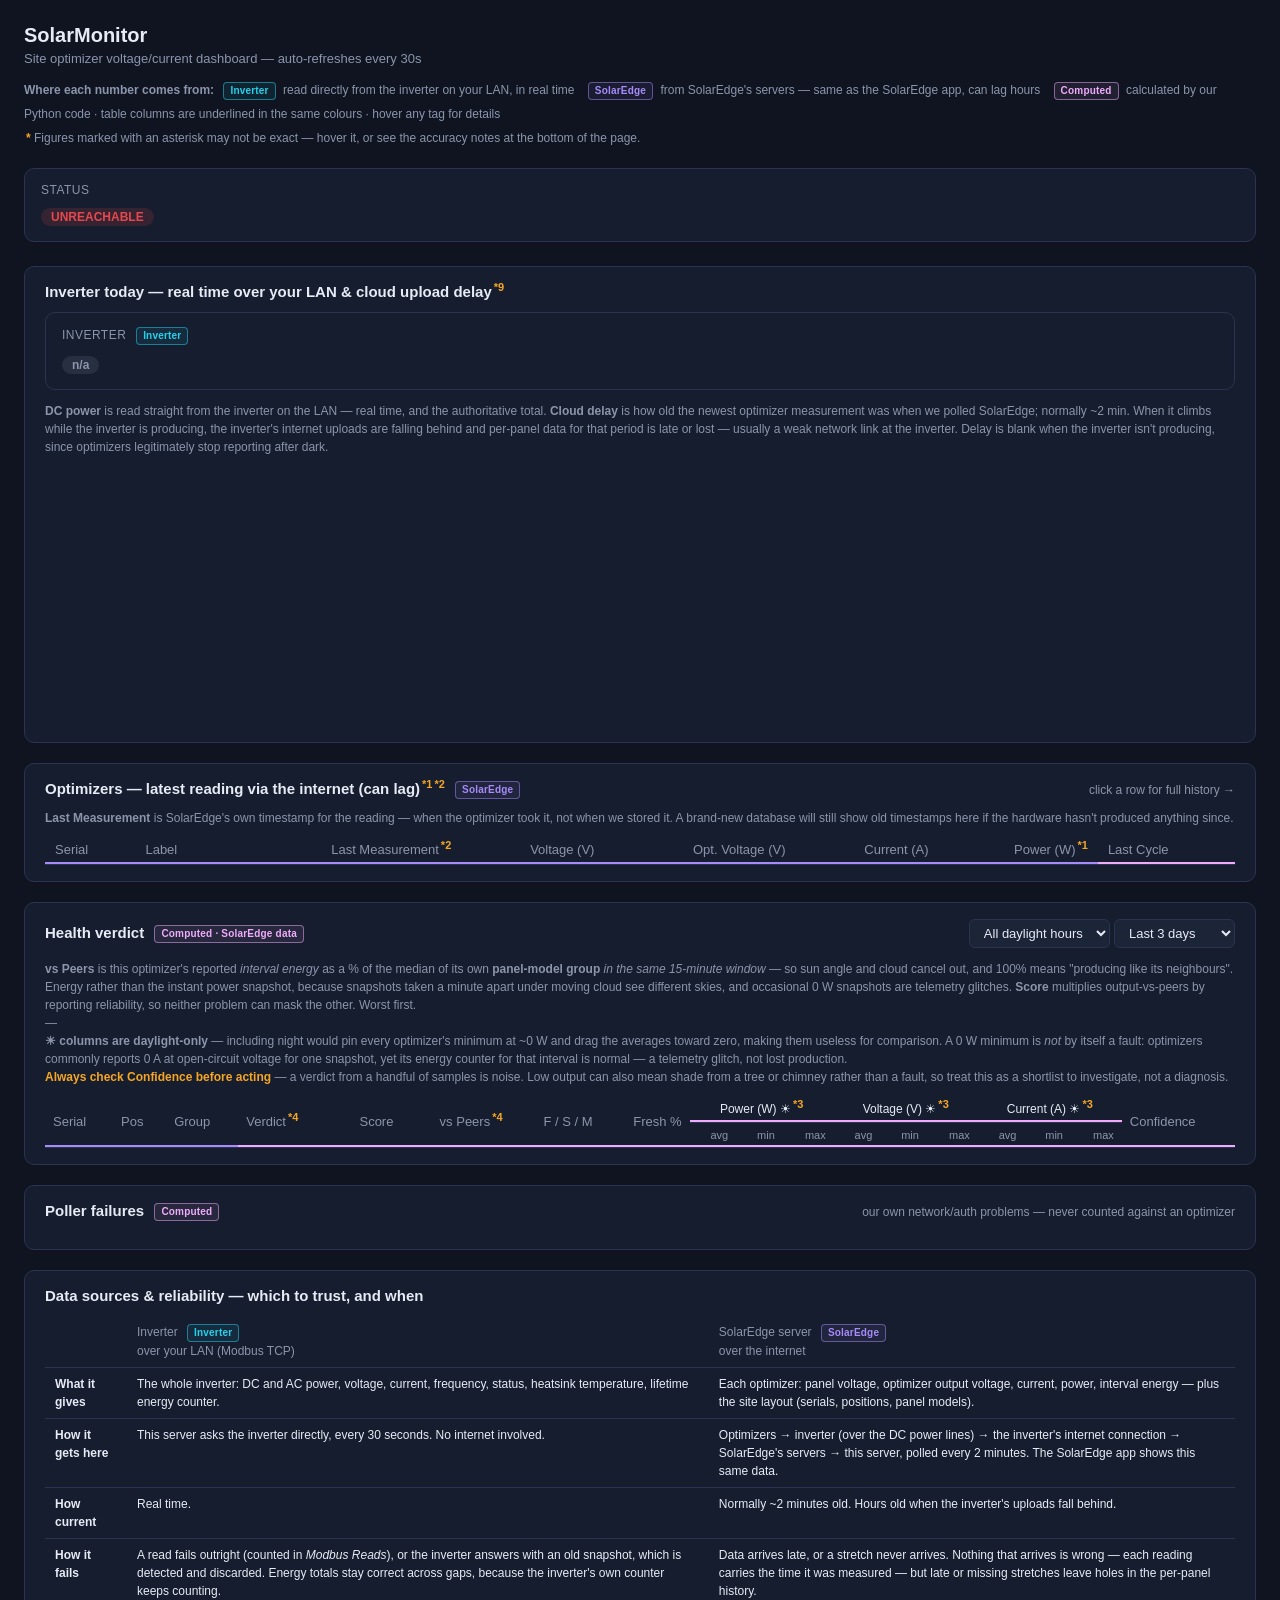
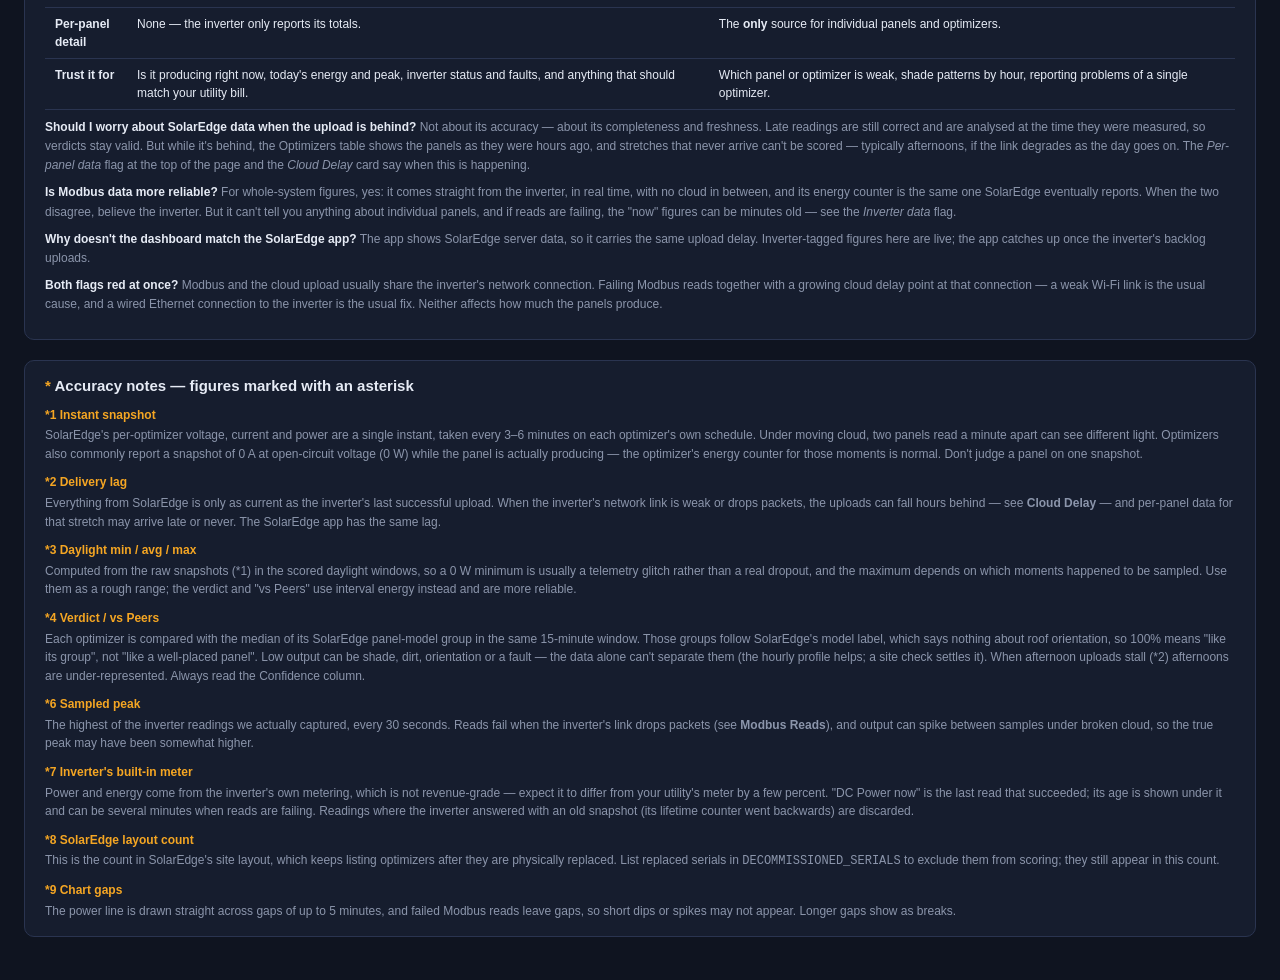
==== webapp/static/index.html @ 35e71713 "Initial open-source release of SolarMonitor Self-hosted per-panel diagnostics for SolarEdge systems:" ====
<!DOCTYPE html>
<html lang="en">
<head>
<meta charset="UTF-8">
<meta name="viewport" content="width=device-width, initial-scale=1.0">
<title>SolarMonitor</title>
<script src="chart.umd.min.js"></script>
<link rel="stylesheet" href="sources.css">
<script src="sources.js"></script>
<style>
  :root {
    --bg: #0f1420; --panel: #161d2e; --panel-2: #1c2438; --border: #2a3450;
    --text: #e6ebf5; --muted: #8b95ab; --accent: #4f8cff;
    --ok: #2ecc71; --warn: #f5a623; --bad: #e5484d;
  }
  * { box-sizing: border-box; }
  body {
    margin: 0; font-family: -apple-system, BlinkMacSystemFont, "Segoe UI", Roboto, Arial, sans-serif;
    background: var(--bg); color: var(--text); padding: 24px; max-width: 1400px; margin: 0 auto;
  }
  h1 { font-size: 20px; margin: 0 0 4px; }
  .subtitle { color: var(--muted); font-size: 13px; margin-bottom: 20px; }
  .cards { display: grid; grid-template-columns: repeat(auto-fit, minmax(160px, 1fr)); gap: 12px; margin-bottom: 24px; }
  .card { background: var(--panel); border: 1px solid var(--border); border-radius: 10px; padding: 14px 16px; }
  .card .label { color: var(--muted); font-size: 12px; text-transform: uppercase; letter-spacing: 0.04em; }
  .card .value { font-size: 22px; font-weight: 600; margin-top: 4px; }
  .card .sub { color: var(--muted); font-size: 11px; margin-top: 2px; }
  .badge { display: inline-block; padding: 2px 10px; border-radius: 999px; font-size: 12px; font-weight: 600; }
  .badge.ok { background: rgba(46,204,113,0.15); color: var(--ok); }
  .badge.warn { background: rgba(245,166,35,0.15); color: var(--warn); }
  .badge.bad { background: rgba(229,72,77,0.15); color: var(--bad); }
  .badge.muted { background: rgba(139,149,171,0.15); color: var(--muted); }
  section { background: var(--panel); border: 1px solid var(--border); border-radius: 10px; padding: 16px 20px; margin-bottom: 20px; }
  section h2 { font-size: 15px; margin: 0 0 12px; display: flex; align-items: center; justify-content: space-between; }
  table { width: 100%; border-collapse: collapse; font-size: 13px; }
  th, td { text-align: left; padding: 7px 10px; border-bottom: 1px solid var(--border); }
  th { color: var(--muted); font-weight: 500; cursor: pointer; user-select: none; white-space: nowrap; }
  th[data-key]:hover { color: var(--text); }
  th.grouphead {
    cursor: default; text-align: center; color: var(--text); font-size: 12px;
    border-bottom: 1px solid var(--border); padding-bottom: 3px;
  }
  th.sub { font-size: 11px; font-weight: 400; padding-top: 2px; }
  .scroll-x { overflow-x: auto; }
  #summaryTable td, #summaryTable th { padding: 6px 8px; }
  tr:hover td { background: var(--panel-2); }
  .num { text-align: right; font-variant-numeric: tabular-nums; }
  select { background: var(--panel-2); color: var(--text); border: 1px solid var(--border);
    border-radius: 6px; padding: 5px 10px; font-size: 13px; cursor: pointer; }
  .muted { color: var(--muted); }
  .errors-list { max-height: 240px; overflow-y: auto; font-size: 12px; }
  .errors-list div.row { padding: 6px 0; border-bottom: 1px solid var(--border); }
  .errors-list .ts { color: var(--muted); margin-right: 8px; }
  .empty { color: var(--muted); font-size: 13px; padding: 12px 0; }
</style>
</head>
<body>
  <h1>SolarMonitor</h1>
  <div class="subtitle">Site optimizer voltage/current dashboard — auto-refreshes every 30s</div>
  <div id="srcLegend"></div>
  <div id="dataHealth"></div>

  <div class="cards" id="statusCards"></div>

  <section>
    <h2>
      <span>Inverter today — real time over your LAN &amp; cloud upload delay<span data-acc="9"></span></span>
      <span class="muted" style="font-weight:400; font-size:12px;" id="invSampling"></span>
    </h2>
    <div class="cards" id="inverterCards" style="margin-bottom:12px;"></div>
    <div class="muted" style="font-size:12px; margin-bottom:10px; line-height:1.5;">
      <b>DC power</b> is read straight from the inverter on the LAN — real time, and the
      authoritative total. <b>Cloud delay</b> is how old the newest optimizer measurement was
      when we polled SolarEdge; normally ~2 min. When it climbs while the inverter is producing,
      the inverter's internet uploads are falling behind and per-panel data for that period is
      late or lost — usually a weak network link at the inverter. Delay is blank when the inverter isn't producing, since optimizers
      legitimately stop reporting after dark.
    </div>
    <div style="height:260px;"><canvas id="inverterChart"></canvas></div>
  </section>

  <section>
    <h2>
      <span>Optimizers — latest reading via the internet (can lag)<span data-acc="1"></span><span data-acc="2"></span> <span data-src="se"></span></span>
      <span class="muted" style="font-weight:400; font-size:12px;">click a row for full history →</span>
    </h2>
    <div id="seLagOptimizers"></div>
    <div class="muted" style="font-size:12px; margin-bottom:10px;">
      <span id="siteState"></span>
      <b>Last Measurement</b> is SolarEdge's own timestamp for the reading — when the
      optimizer took it, not when we stored it. A brand-new database will still show old
      timestamps here if the hardware hasn't produced anything since.
    </div>
    <table id="optimizersTable">
      <thead>
        <tr>
          <th data-key="serial" class="from-se">Serial</th>
          <th data-key="label" class="from-se">Label</th>
          <th data-key="last_seen_ago" class="num from-se">Last Measurement<span data-acc="2"></span></th>
          <th data-key="voltage" class="num from-se">Voltage (V)</th>
          <th data-key="optimizer_voltage" class="num from-se">Opt. Voltage (V)</th>
          <th data-key="current" class="num from-se">Current (A)</th>
          <th data-key="power" class="num from-se">Power (W)<span data-acc="1"></span></th>
          <th data-key="latest_status" class="from-calc">Last Cycle</th>
        </tr>
      </thead>
      <tbody></tbody>
    </table>
  </section>

  <section>
    <h2>
      <span>Health verdict <span data-src="calc" data-from="se"></span></span>
      <span>
        <select id="hourSelect" title="Restrict scoring to one hour of the day">
          <option value="">All daylight hours</option>
        </select>
        <select id="rangeSelect">
          <option value="24">Last 24 hours</option>
          <option value="72" selected>Last 3 days</option>
          <option value="168">Last 7 days</option>
          <option value="720">Last 30 days</option>
          <option value="87600">All time</option>
        </select>
      </span>
    </h2>
    <div id="seLagHealth"></div>
    <div class="muted" style="font-size:12px; margin-bottom:10px; line-height:1.5;">
      <b>vs Peers</b> is this optimizer's reported <i>interval energy</i> as a % of the median of
      its own <b>panel-model group</b> <i>in the same 15-minute window</i> — so sun angle and cloud
      cancel out, and 100% means "producing like its neighbours". Energy rather than the instant
      power snapshot, because snapshots taken a minute apart under moving cloud see different
      skies, and occasional 0 W snapshots are telemetry glitches.
      <b>Score</b> multiplies output-vs-peers by reporting reliability, so neither problem can
      mask the other. Worst first.
      <br>
      <span id="cycleFilterNote">—</span>
      <br>
      <b>☀ columns are daylight-only</b> — including night would pin every optimizer's
      minimum at ~0 W and drag the averages toward zero, making them useless for comparison.
      A 0 W minimum is <i>not</i> by itself a fault: optimizers commonly
      reports 0 A at open-circuit voltage for one snapshot, yet its energy counter for that
      interval is normal — a telemetry glitch, not lost production.
      <br>
      <b style="color:var(--warn)">Always check Confidence before acting</b> — a verdict from
      a handful of samples is noise. Low output can also mean shade from a tree or chimney
      rather than a fault, so treat this as a shortlist to investigate, not a diagnosis.
    </div>
    <div class="scroll-x">
    <table id="summaryTable">
      <thead>
        <tr>
          <th rowspan="2" data-key="serial" class="from-se">Serial</th>
          <th rowspan="2" data-key="label" class="from-se">Pos</th>
          <th rowspan="2" data-key="panel_model" class="from-se">Group</th>
          <th rowspan="2" data-key="health_score" class="from-calc">Verdict<span data-acc="4"></span></th>
          <th rowspan="2" data-key="health_score" class="num from-calc">Score</th>
          <th rowspan="2" data-key="perf_ratio_pct" class="num from-calc">vs Peers<span data-acc="4"></span></th>
          <th rowspan="2" data-key="reliability_pct" class="num from-calc">F / S / M</th>
          <th rowspan="2" data-key="reliability_pct" class="num from-calc">Fresh %</th>
          <th colspan="3" class="grouphead from-calc">Power (W) ☀<span data-acc="3"></span></th>
          <th colspan="3" class="grouphead from-calc">Voltage (V) ☀<span data-acc="3"></span></th>
          <th colspan="3" class="grouphead from-calc">Current (A) ☀<span data-acc="3"></span></th>
          <th rowspan="2" data-key="scored_samples" class="from-calc">Confidence</th>
        </tr>
        <tr>
          <th data-key="avg_power" class="num sub from-calc">avg</th>
          <th data-key="min_power" class="num sub from-calc">min</th>
          <th data-key="max_power" class="num sub from-calc">max</th>
          <th data-key="avg_voltage" class="num sub from-calc">avg</th>
          <th data-key="min_voltage" class="num sub from-calc">min</th>
          <th data-key="max_voltage" class="num sub from-calc">max</th>
          <th data-key="avg_current" class="num sub from-calc">avg</th>
          <th data-key="min_current" class="num sub from-calc">min</th>
          <th data-key="max_current" class="num sub from-calc">max</th>
        </tr>
      </thead>
      <tbody></tbody>
    </table>
    </div>
  </section>

  <section>
    <h2><span>Poller failures <span data-src="calc"></span></span> <span class="muted" style="font-weight:400;font-size:12px;">our own network/auth problems — never counted against an optimizer</span></h2>
    <div class="errors-list" id="errorsList"></div>
  </section>

  <section id="dataSources">
    <h2><span>Data sources &amp; reliability — which to trust, and when</span></h2>
    <div class="scroll-x">
    <table class="ds-table">
      <thead><tr>
        <th></th>
        <th>Inverter <span data-src="inv"></span><br><span class="muted" style="font-weight:400">over your LAN (Modbus TCP)</span></th>
        <th>SolarEdge server <span data-src="se"></span><br><span class="muted" style="font-weight:400">over the internet</span></th>
      </tr></thead>
      <tbody>
        <tr><td><b>What it gives</b></td>
          <td>The whole inverter: DC and AC power, voltage, current, frequency, status, heatsink
            temperature, lifetime energy counter.</td>
          <td>Each optimizer: panel voltage, optimizer output voltage, current, power, interval
            energy — plus the site layout (serials, positions, panel models).</td></tr>
        <tr><td><b>How it gets here</b></td>
          <td>This server asks the inverter directly, every 30 seconds. No internet involved.</td>
          <td>Optimizers → inverter (over the DC power lines) → the inverter's internet connection
            → SolarEdge's servers → this server, polled every 2 minutes. The SolarEdge app shows
            this same data.</td></tr>
        <tr><td><b>How current</b></td>
          <td>Real time.</td>
          <td>Normally ~2 minutes old. Hours old when the inverter's uploads fall behind.</td></tr>
        <tr><td><b>How it fails</b></td>
          <td>A read fails outright (counted in <i>Modbus Reads</i>), or the inverter answers with
            an old snapshot, which is detected and discarded. Energy totals stay correct across
            gaps, because the inverter's own counter keeps counting.</td>
          <td>Data arrives late, or a stretch never arrives. Nothing that arrives is wrong —
            each reading carries the time it was measured — but late or missing stretches leave
            holes in the per-panel history.</td></tr>
        <tr><td><b>Per-panel detail</b></td>
          <td>None — the inverter only reports its totals.</td>
          <td>The <b>only</b> source for individual panels and optimizers.</td></tr>
        <tr><td><b>Trust it for</b></td>
          <td>Is it producing right now, today's energy and peak, inverter status and faults,
            and anything that should match your utility bill.</td>
          <td>Which panel or optimizer is weak, shade patterns by hour, reporting problems of a
            single optimizer.</td></tr>
      </tbody>
    </table>
    </div>
    <div class="ds-faq">
      <p><b>Should I worry about SolarEdge data when the upload is behind?</b> Not about its
        accuracy — about its completeness and freshness. Late readings are still correct and are
        analysed at the time they were measured, so verdicts stay valid. But while it's behind,
        the Optimizers table shows the panels as they were hours ago, and stretches that never
        arrive can't be scored — typically afternoons, if the link degrades as the day goes on.
        The <i>Per-panel data</i> flag at the top of the page and the <i>Cloud Delay</i> card
        say when this is happening.</p>
      <p><b>Is Modbus data more reliable?</b> For whole-system figures, yes: it comes straight
        from the inverter, in real time, with no cloud in between, and its energy counter is the
        same one SolarEdge eventually reports. When the two disagree, believe the inverter. But
        it can't tell you anything about individual panels, and if reads are failing, the
        "now" figures can be minutes old — see the <i>Inverter data</i> flag.</p>
      <p><b>Why doesn't the dashboard match the SolarEdge app?</b> The app shows SolarEdge server
        data, so it carries the same upload delay. Inverter-tagged figures here are live; the app
        catches up once the inverter's backlog uploads.</p>
      <p><b>Both flags red at once?</b> Modbus and the cloud upload usually share the inverter's
        network connection. Failing Modbus reads together with a growing cloud delay point at
        that connection — a weak Wi-Fi link is the usual cause, and a wired Ethernet connection
        to the inverter is the usual fix. Neither affects how much the panels produce.</p>
    </div>
  </section>

  <div id="accKeyHolder"></div>

<script>
let sortState = {};
let pollInterval = 300;
let lastOptimizers = [];
let lastSummary = [];

function timeAgo(iso) {
  if (!iso) return null;
  const d = new Date(iso.endsWith("Z") ? iso : iso + "Z");
  const secs = Math.floor((Date.now() - d.getTime()) / 1000);
  if (secs < 60) return secs + "s ago";
  if (secs < 3600) return Math.floor(secs / 60) + "m ago";
  if (secs < 86400) return Math.floor(secs / 3600) + "h ago";
  return Math.floor(secs / 86400) + "d ago";
}

function secsAgo(iso) {
  if (!iso) return Infinity;
  const d = new Date(iso.endsWith("Z") ? iso : iso + "Z");
  return (Date.now() - d.getTime()) / 1000;
}

function fmt(n, digits = 2) {
  return (n === null || n === undefined) ? "—" : Number(n).toFixed(digits);
}

async function getJSON(url) {
  const r = await fetch(url);
  if (!r.ok) throw new Error(await r.text());
  return r.json();
}

const STATUS_CLASS = { FRESH: "ok", STALE: "warn", MISSING: "bad" };

async function loadStatus() {
  const cardsEl = document.getElementById("statusCards");
  try {
    const s = await getJSON("/api/status");
    pollInterval = s.poll_interval_seconds || 300;
    const lastAgo = secsAgo(s.last_successful_cycle_at);
    let pollerBadge;
    if (!s.last_successful_cycle_at) pollerBadge = `<span class="badge bad">NO DATA YET</span>`;
    else if (lastAgo < pollInterval * 3) pollerBadge = `<span class="badge ok">ACTIVE</span>`;
    else pollerBadge = `<span class="badge bad">STALE</span>`;

    const siteEl = document.getElementById("siteState");
    if (siteEl) {
      siteEl.innerHTML = s.last_cycle_fresh === 0
        ? `<span class="badge muted">SITE IDLE</span> No optimizer reported a new measurement
           last cycle — after dark that's expected, and the STALE badges below just mean
           "nothing new since our previous poll". `
        : `<span class="badge ok">SITE GENERATING</span> ${s.last_cycle_fresh} optimizer(s)
           reported new measurements last cycle. `;
    }

    let cyclesCard = `<div class="card"><div class="label">Poll Cycles (24h) ${src("calc")}</div><div class="value muted">n/a</div></div>`;
    let requestsCard = "";
    try {
      const c = await getJSON("/api/cycles?hours=24");
      const cls = c.completeness_pct >= 95 ? "ok" : (c.completeness_pct >= 70 ? "warn" : "bad");
      cyclesCard = `<div class="card">
        <div class="label">Poll Cycles (24h) ${src("calc")}</div>
        <div class="value"><span class="badge ${cls}">${c.ok_cycles}/${c.expected_cycles}</span></div>
        <div class="sub">${c.failed_cycles} failed on our side</div>
      </div>`;

      const rl = c.rate_limited_cycles;
      requestsCard = `<div class="card">
        <div class="label">SolarEdge Requests (24h) ${src("calc")}</div>
        <div class="value">${c.requests_made.toLocaleString()}</div>
        <div class="sub">1 per cycle · ~${c.requests_per_day_projected.toLocaleString()}/day
          at ${Math.round(c.poll_interval_seconds / 60)} min</div>
      </div>
      <div class="card">
        <div class="label">Rate Limited ${src("calc")}</div>
        <div class="value">${rl > 0
          ? `<span class="badge bad">${rl}</span>`
          : `<span class="badge ok">none</span>`}</div>
        <div class="sub">${rl > 0
          ? "SolarEdge is throttling — consider a longer interval"
          : "no throttling seen"}</div>
      </div>`;
    } catch (e) {}

    cardsEl.innerHTML = `
      <div class="card"><div class="label">Poller ${src("calc")}</div><div class="value">${pollerBadge}</div>
        <div class="sub">last OK ${timeAgo(s.last_successful_cycle_at) ?? "—"}</div></div>
      ${cyclesCard}
      ${requestsCard}
      <div class="card"><div class="label">Optimizers${acc(8)} ${src("se")}</div><div class="value">${s.total_optimizers}</div></div>
      <div class="card"><div class="label">Reading Records ${src("calc")}</div><div class="value">${s.total_readings.toLocaleString()}</div></div>
      <div class="card"><div class="label">Failures (1h) ${src("calc")}</div><div class="value">${s.failures_last_hour}</div></div>
      <div class="card"><div class="label">DB Size ${src("calc")}</div><div class="value">${(s.db_size_bytes/1024/1024).toFixed(1)} MB</div></div>
    `;
  } catch (e) {
    cardsEl.innerHTML = `<div class="card"><div class="label">Status</div><div class="value"><span class="badge bad">UNREACHABLE</span></div></div>`;
  }
}

function sortRows(rows, key, dir) {
  return [...rows].sort((a, b) => {
    let av = a[key], bv = b[key];
    if (av === null || av === undefined) av = -Infinity;
    if (bv === null || bv === undefined) bv = -Infinity;
    if (typeof av === "string" && typeof bv === "string") return dir * av.localeCompare(bv);
    return dir * (av - bv);
  });
}

function attachSort(tableId, getRows, render) {
  document.querySelectorAll(`#${tableId} th[data-key]`).forEach(th => {
    th.addEventListener("click", () => {
      const key = th.dataset.key;
      const cur = sortState[tableId];
      const dir = (cur && cur.key === key) ? -cur.dir : 1;
      sortState[tableId] = { key, dir };
      render(sortRows(getRows(), key, dir));
    });
  });
}

function openOptimizer(serial) {
  window.open(`optimizer.html?serial=${encodeURIComponent(serial)}`, "_blank");
}

async function loadOptimizers() {
  const rows = await getJSON("/api/optimizers");
  rows.forEach(r => { r.last_seen_ago = r.ts_utc ? -secsAgo(r.ts_utc) : -Infinity; });
  lastOptimizers = rows;
  renderOptimizers(rows);
}

function renderOptimizers(rows) {
  const tbody = document.querySelector("#optimizersTable tbody");
  if (!rows.length) {
    tbody.innerHTML = `<tr><td colspan="8" class="empty">No optimizers discovered yet.</td></tr>`;
    return;
  }
  tbody.innerHTML = rows.map(r => {
    const st = r.latest_status || "—";
    const cls = STATUS_CLASS[st] || "muted";
    return `<tr data-serial="${r.serial}" style="cursor:pointer">
      <td>${r.serial}</td>
      <td>${r.label ?? ""}</td>
      <td class="num">${timeAgo(r.ts_utc) ?? "never"}</td>
      <td class="num">${fmt(r.voltage)}</td>
      <td class="num">${fmt(r.optimizer_voltage)}</td>
      <td class="num">${fmt(r.current, 3)}</td>
      <td class="num">${fmt(r.power, 1)}</td>
      <td><span class="badge ${cls}">${st}</span></td>
    </tr>`;
  }).join("");
  tbody.querySelectorAll("tr[data-serial]").forEach(tr => {
    tr.addEventListener("click", () => openOptimizer(tr.dataset.serial));
  });
}

const VERDICT_CLASS = {
  "GOOD": "ok", "LIKELY GOOD": "ok", "WATCH": "warn",
  "SUSPECT": "bad", "BAD": "bad", "NO DATA": "bad",
};
const CONFIDENCE_CLASS = {
  "HIGH": "ok", "MEDIUM": "warn", "LOW": "muted", "INSUFFICIENT": "muted",
};

function hourLabel(h) {
  const suffix = h < 12 ? "am" : "pm";
  const h12 = h % 12 === 0 ? 12 : h % 12;
  return `${String(h).padStart(2, "0")}:00 (${h12}${suffix})`;
}

// Offer only hours the site actually has usable data in, so the dropdown
// can't invite an analysis of the middle of the night.
async function populateHours() {
  const sel = document.getElementById("hourSelect");
  try {
    const d = await getJSON("/api/hourly?hours=87600");
    const current = sel.value;
    sel.innerHTML = `<option value="">All daylight hours</option>` +
      d.hours_covered.map(h => `<option value="${h}">${hourLabel(h)}</option>`).join("");
    sel.value = current;
    sel.title = `Hours are ${d.timezone} (site local time)`;
  } catch (e) {}
}

async function loadSummary() {
  const hours = document.getElementById("rangeSelect").value;
  const hod = document.getElementById("hourSelect").value;
  const data = await getJSON(
    `/api/health?hours=${hours}` + (hod !== "" ? `&hour_of_day=${hod}` : ""));
  document.getElementById("cycleFilterNote").innerHTML =
    `Scored on <b>${data.scored_windows}</b> ${data.window_minutes}-minute window${data.scored_windows === 1 ? "" : "s"} of
     usable light. Skipped <b>${data.excluded_weak_light}</b> too dark or dim
     (below ${data.strong_light_fraction_pct}% of this range's bright level)` +
    (data.excluded_sparse
      ? ` and <b>${data.excluded_sparse}</b> where too few optimizers had reported to compare
          them fairly (usually a gap in SolarEdge's delivery).`
      : ".") +
    ` Hours and ordering use SolarEdge's measurement time, not our poll time —
      it backfills readings well after they were taken.` +
    (data.hour_of_day !== null && data.hour_of_day !== undefined
      ? ` <b style="color:var(--accent)">Showing ${hourLabel(data.hour_of_day)} ${data.timezone}
          only.</b> A single hour cannot tell shade from a fault — open an optimizer to see
          its by-hour profile.`
      : "");
  lastSummary = data.optimizers;
  renderSummary(data.optimizers);
}

function posOf(label) {
  // "Optimizer 1.0.13 (REC 365)" -> "1.0.13"; the panel model is on the
  // detail page, and the full label costs too much width here.
  const m = (label || "").match(/([\d]+(?:\.[\d]+)+)/);
  return m ? m[1] : (label ?? "");
}

function pctBadge(pct, goodAt, warnAt) {
  if (pct === null || pct === undefined) return `<span class="badge muted">—</span>`;
  const cls = pct >= goodAt ? "ok" : (pct >= warnAt ? "warn" : "bad");
  return `<span class="badge ${cls}">${pct}%</span>`;
}

function renderSummary(rows) {
  const tbody = document.querySelector("#summaryTable tbody");
  if (!rows.length) {
    tbody.innerHTML = `<tr><td colspan="18" class="empty">No data in this range yet.</td></tr>`;
    return;
  }
  tbody.innerHTML = rows.map(r => {
    const vCls = VERDICT_CLASS[r.verdict] || "muted";
    const cCls = CONFIDENCE_CLASS[r.confidence] || "muted";
    return `<tr data-serial="${r.serial}" style="cursor:pointer">
      <td>${r.serial}</td>
      <td>${posOf(r.label)}</td>
      <td class="muted">${r.panel_model ?? "—"}</td>
      <td><span class="badge ${vCls}">${r.verdict}</span></td>
      <td class="num">${r.health_score}</td>
      <td class="num">${pctBadge(r.perf_ratio_pct, 85, 60)}</td>
      <td class="num muted">${r.fresh_count} / ${r.stale_count} / ${r.missing_count}</td>
      <td class="num">${pctBadge(r.reliability_pct, 90, 50)}</td>
      <td class="num">${fmt(r.avg_power, 1)}</td>
      <td class="num">${fmt(r.min_power, 1)}</td>
      <td class="num">${fmt(r.max_power, 1)}</td>
      <td class="num">${fmt(r.avg_voltage, 2)}</td>
      <td class="num">${fmt(r.min_voltage, 2)}</td>
      <td class="num">${fmt(r.max_voltage, 2)}</td>
      <td class="num">${fmt(r.avg_current, 3)}</td>
      <td class="num">${fmt(r.min_current, 3)}</td>
      <td class="num">${fmt(r.max_current, 3)}</td>
      <td><span class="badge ${cCls}">${r.confidence}</span>
          <span class="muted" style="font-size:11px">${r.scored_samples}</span></td>
    </tr>`;
  }).join("");
  tbody.querySelectorAll("tr[data-serial]").forEach(tr => {
    tr.addEventListener("click", () => openOptimizer(tr.dataset.serial));
  });
}

async function loadErrors() {
  const rows = await getJSON("/api/errors?limit=30");
  const el = document.getElementById("errorsList");
  if (!rows.length) {
    el.innerHTML = `<div class="empty">No poller failures recorded.</div>`;
    return;
  }
  el.innerHTML = rows.map(r => `<div class="row">
    <span class="ts">${r.started_at}</span>
    <span class="badge bad">${r.status}</span>
    <span style="margin-left:8px">${r.error_message ?? ""}</span>
  </div>`).join("");
}

let inverterChart = null;

async function loadInverter() {
  const cardsEl = document.getElementById("inverterCards");
  let d;
  try {
    d = await getJSON("/api/inverter");
  } catch (e) {
    cardsEl.innerHTML = `<div class="card"><div class="label">Inverter ${src("inv")}</div><div class="value"><span class="badge muted">n/a</span></div></div>`;
    return;
  }
  document.getElementById("dataHealth").innerHTML = healthStrip(d);
  const lag = seLagBanner(d);
  document.getElementById("seLagOptimizers").innerHTML = lag;
  document.getElementById("seLagHealth").innerHTML = lag;

  const tz = d.timezone;
  const clock = iso => new Date(iso).toLocaleTimeString([], { timeZone: tz, hour: "2-digit", minute: "2-digit" });
  const L = d.latest;
  document.getElementById("invSampling").textContent =
    `sampled every ${d.modbus_interval_seconds}s`;

  const statusCls = !L ? "muted" : (L.status === 4 ? "ok" : ([5, 7].includes(L.status) ? "bad" : "muted"));
  const reads = d.reads_last_hour, fails = d.failures_last_hour;
  const total = reads + fails;
  const okPct = total ? Math.round(100 * reads / total) : null;
  const okCls = okPct === null ? "muted" : (okPct >= 95 ? "ok" : (okPct >= 70 ? "warn" : "bad"));
  const delay = d.cloud_delay_minutes;
  const delayBadge = delay === null
    ? `<span class="badge muted">n/a</span>`
    : `<span class="badge ${d.cloud_backlogged ? "bad" : "ok"}">${delay < 60 ? Math.round(delay) + " min" : (delay / 60).toFixed(1) + " h"}</span>`;

  cardsEl.innerHTML = `
    <div class="card"><div class="label">DC Power now${acc(7)} ${src("inv")}</div>
      <div class="value">${L ? Math.round(L.dc_power).toLocaleString() + " W" : "—"}</div>
      <div class="sub">${L ? `AC ${Math.round(L.ac_power)} W · ${fmt(L.ac_voltage, 1)} V · ${timeAgo(L.fetched_at)}` : ""}</div></div>
    <div class="card"><div class="label">Inverter Status ${src("inv")}</div>
      <div class="value"><span class="badge ${statusCls}">${d.latest_status_name ?? "—"}</span></div>
      <div class="sub">${L ? `heatsink ${fmt(L.temperature, 1)} °C` : ""}</div></div>
    <div class="card"><div class="label">Today's Peak${acc(6)} ${src("calc", "inv")}</div>
      <div class="value">${d.today_peak_dc_w ? Math.round(d.today_peak_dc_w).toLocaleString() + " W" : "—"}</div>
      <div class="sub">${d.today_peak_at ? "at " + clock(d.today_peak_at) : ""}${d.array_nameplate_w ? ` · ${d.array_nameplate_w.toLocaleString()} W nameplate` : ""}</div></div>
    <div class="card"><div class="label">Energy Today${acc(7)} ${src("calc", "inv")}</div>
      <div class="value">${d.today_energy_wh !== null ? (d.today_energy_wh / 1000).toFixed(2) + " kWh" : "—"}</div>
      <div class="sub">today's rise in the inverter's lifetime counter (AC)</div></div>
    <div class="card"><div class="label">Modbus Reads (1h) ${src("calc")}</div>
      <div class="value"><span class="badge ${okCls}">${okPct === null ? "none" : okPct + "%"}</span></div>
      <div class="sub">${reads} ok · ${fails} failed after retry</div></div>
    <div class="card"><div class="label">Cloud Delay ${src("calc", "se")}</div>
      <div class="value">${delayBadge}</div>
      <div class="sub">${d.cloud_backlogged
        ? "SolarEdge is receiving uploads late — per-panel data is lagging"
        : (delay === null ? "inverter not producing, or no recent inverter read to confirm it" : "normal is ~2 min")}</div></div>
  `;

  const pts = (rows, key) => rows.map(r => ({ x: new Date(r.at).getTime(), y: r[key] }));
  // Start an hour before production so the night doesn't take half the width.
  const firstLight = d.series.find(r => (r.dc || 0) > 0);
  const xMin = firstLight ? new Date(firstLight.at).getTime() - 3600e3 : undefined;
  const data = {
    datasets: [
      { label: "DC power (W) — Inverter", data: pts(d.series, "dc"), borderColor: "#4f8cff", yAxisID: "y", pointRadius: 0, borderWidth: 1.5, spanGaps: 5 * 60 * 1000 },
      { label: "Cloud delay (min) — Computed from SolarEdge timestamps", data: pts(d.delay_series, "minutes"), borderColor: "#f5a623", yAxisID: "y1", pointRadius: 0, borderWidth: 1.5, spanGaps: false },
    ],
  };
  const options = {
    responsive: true, maintainAspectRatio: false, animation: false, parsing: false,
    interaction: { mode: "nearest", axis: "x", intersect: false },
    scales: {
      x: { type: "linear", min: xMin, max: Date.now(), ticks: { color: "#8b95ab", maxTicksLimit: 12, callback: v => clock(v) }, grid: { color: "#2a3450" } },
      y: { position: "left", beginAtZero: true, title: { display: true, text: "DC power (W)", color: "#8b95ab" }, ticks: { color: "#8b95ab" }, grid: { color: "#2a3450" } },
      y1: { position: "right", beginAtZero: true, title: { display: true, text: "Cloud delay (min)", color: "#8b95ab" }, ticks: { color: "#8b95ab" }, grid: { drawOnChartArea: false } },
    },
    plugins: {
      legend: { labels: { color: "#e6ebf5" } },
      tooltip: { callbacks: { title: items => items.length ? clock(items[0].parsed.x) : "" } },
    },
  };
  if (inverterChart) {
    inverterChart.data = data;
    inverterChart.options.scales.x.min = xMin;
    inverterChart.options.scales.x.max = Date.now();
    inverterChart.update("none");
  } else {
    inverterChart = new Chart(document.getElementById("inverterChart"), { type: "line", data, options });
  }
}

async function refreshAll() {
  await Promise.allSettled([loadStatus(), loadInverter(), loadOptimizers(), loadSummary(), loadErrors()]);
}

document.getElementById("rangeSelect").addEventListener("change", loadSummary);
document.getElementById("hourSelect").addEventListener("change", loadSummary);
populateHours();
attachSort("optimizersTable", () => lastOptimizers, renderOptimizers);
attachSort("summaryTable", () => lastSummary, renderSummary);

document.getElementById("srcLegend").innerHTML = srcLegend();
document.getElementById("accKeyHolder").innerHTML = accKey([1, 2, 3, 4, 6, 7, 8, 9]);
fillMarkers();

refreshAll();
setInterval(refreshAll, 30000);
</script>
</body>
</html>
---- webapp/static/sources.css ----
/* Data-source tags — see sources.js. */
.src {
  display: inline-block; margin-left: 6px; padding: 0 6px; border-radius: 4px;
  font-size: 10px; font-weight: 600; letter-spacing: 0.02em; line-height: 16px;
  text-transform: none; vertical-align: middle; border: 1px solid; white-space: nowrap;
  cursor: help;
}
.src.inv  { color: #22d3ee; border-color: rgba(34,211,238,0.5);  background: rgba(34,211,238,0.08); }
.src.se   { color: #a78bfa; border-color: rgba(167,139,250,0.5); background: rgba(167,139,250,0.08); }
.src.calc { color: #f0abfc; border-color: rgba(240,171,252,0.5); background: rgba(240,171,252,0.08); }
/* Compact marker for table headers: a coloured bar under the column name. */
th.from-inv  { box-shadow: inset 0 -2px 0 #22d3ee; }
th.from-se   { box-shadow: inset 0 -2px 0 #a78bfa; }
th.from-calc { box-shadow: inset 0 -2px 0 #f0abfc; }
.src-legend {
  font-size: 12px; color: var(--muted); margin: -8px 0 18px; line-height: 2;
}
.src-legend .src { margin: 0 4px 0 10px; }
.src-legend .src:first-of-type { margin-left: 6px; }

/* Accuracy markers — see ACCURACY in sources.js. */
.acc {
  color: var(--warn); font-weight: 700; font-size: 11px; vertical-align: super;
  line-height: 0; margin-left: 2px; cursor: help; text-transform: none; letter-spacing: 0;
}
.acc-key h2 .acc-star { color: var(--warn); }
.acc-key dl { margin: 0; font-size: 12px; line-height: 1.55; }
.acc-key dt { color: var(--warn); font-weight: 600; margin-top: 10px; }
.acc-key dt:first-child { margin-top: 0; }
.acc-key dd { margin: 2px 0 0 0; color: var(--muted); }

/* Live data-health strip and lag banners — see assessHealth() in sources.js. */
.health-strip {
  display: grid; grid-template-columns: 1fr 1fr; gap: 10px 16px; align-items: start;
  background: var(--panel); border: 1px solid var(--border); border-radius: 10px;
  padding: 12px 16px; margin: 0 0 20px;
}
.health-item { font-size: 12px; line-height: 1.5; }
.health-head { font-weight: 600; margin-bottom: 4px; }
.health-head .src { margin-left: 4px; }
.health-text { color: var(--muted); margin-left: 6px; }
.health-link { grid-column: 1 / -1; font-size: 12px; color: var(--accent); text-decoration: none; }
@media (max-width: 700px) { .health-strip { grid-template-columns: 1fr; } }
.lag-banner {
  font-size: 12px; line-height: 1.5; padding: 8px 12px; border-radius: 8px; margin: 0 0 10px;
  border: 1px solid;
}
.lag-banner.bad  { color: #fca5a5; border-color: rgba(229,72,77,0.5);  background: rgba(229,72,77,0.08); }
.lag-banner.warn { color: #fcd34d; border-color: rgba(245,166,35,0.5); background: rgba(245,166,35,0.08); }
.ds-table td, .ds-table th { vertical-align: top; font-size: 12px; line-height: 1.5; }
.ds-table th { cursor: default; }
.ds-faq { font-size: 12px; line-height: 1.6; color: var(--muted); }
.ds-faq b { color: var(--text); }
.ds-faq p { margin: 8px 0; }
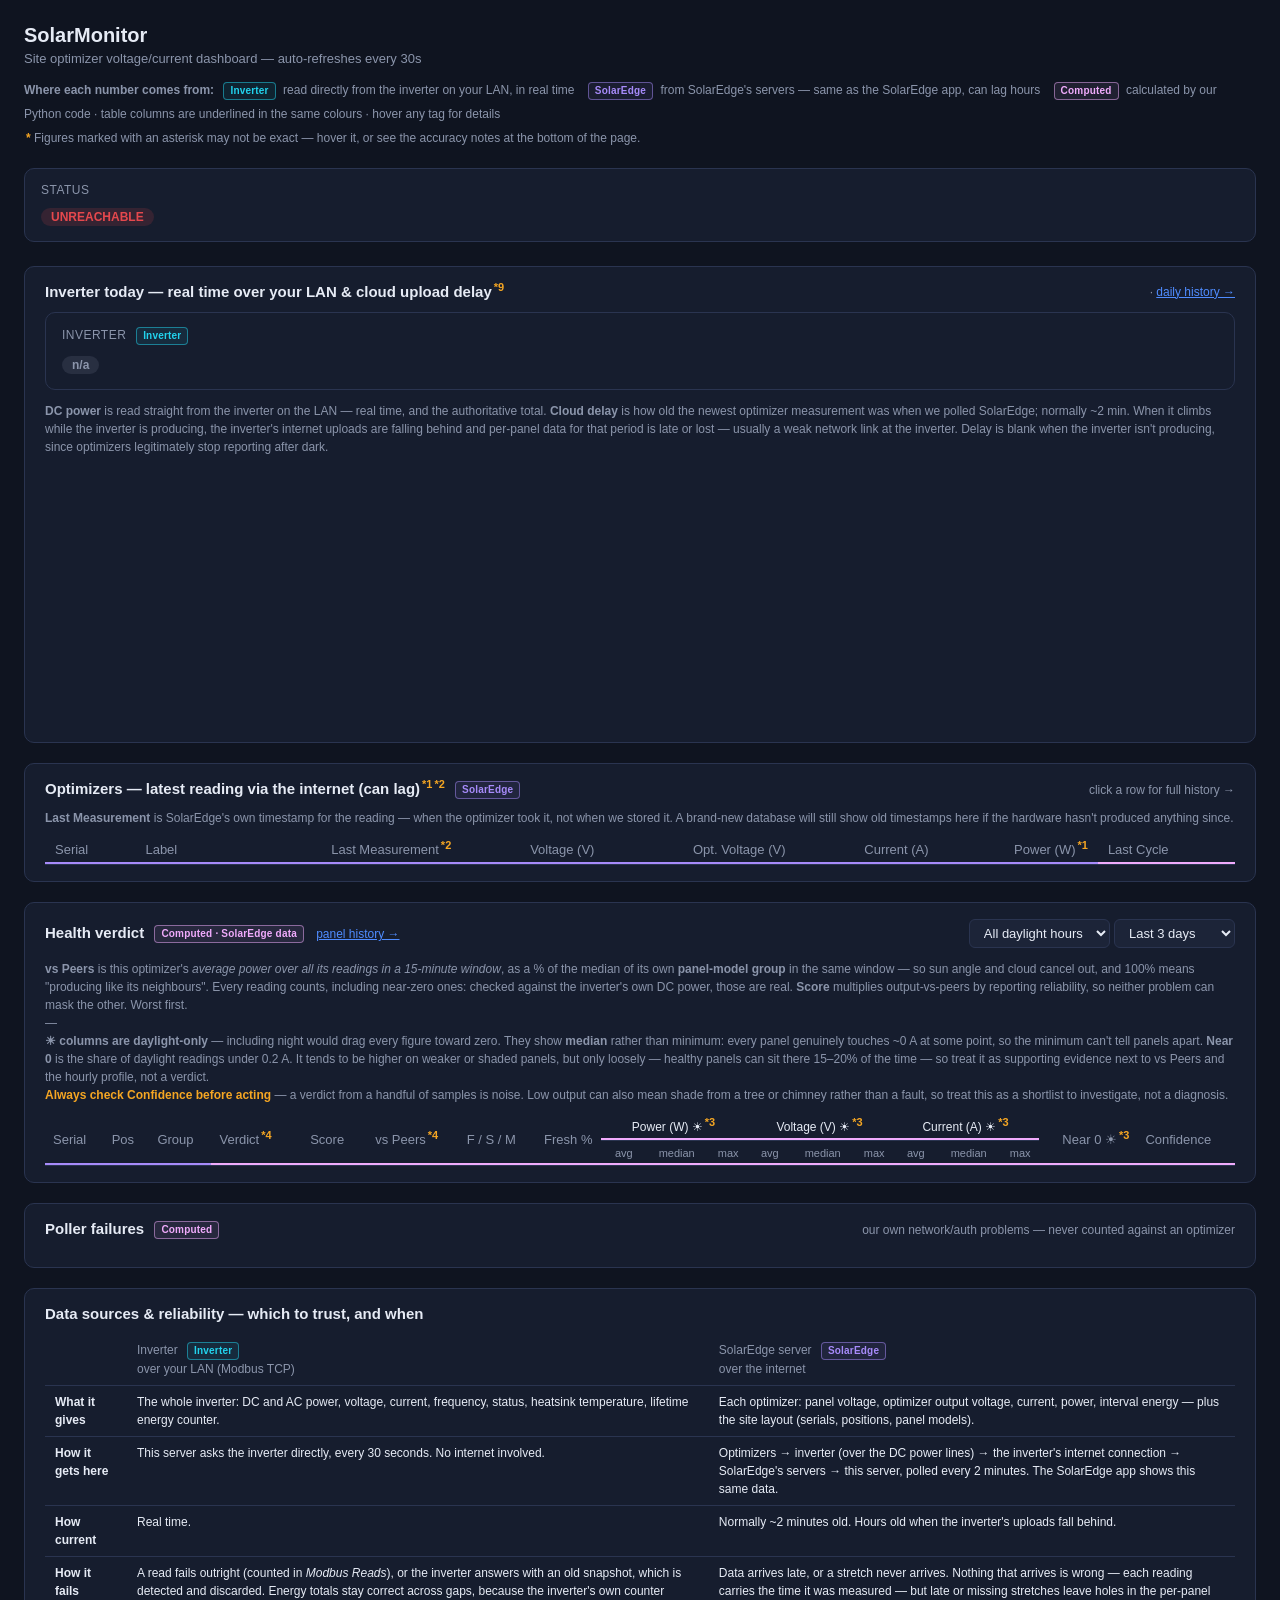
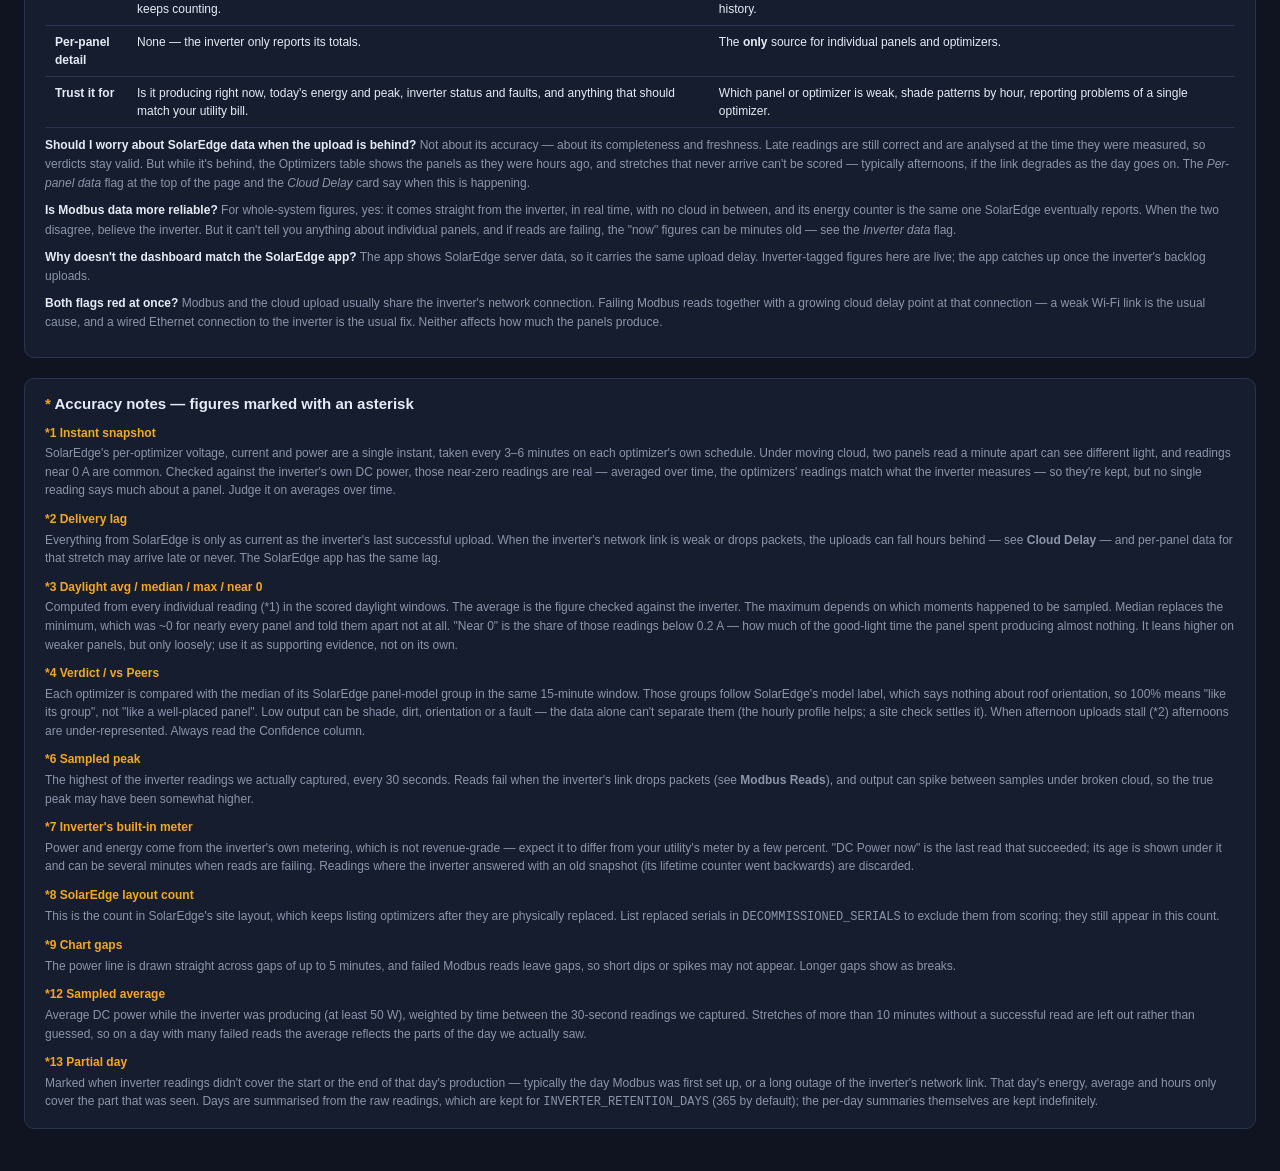
==== commit a3451f9e: "Add 365-day inverter and per-panel history; score on window-average power Inverter history - Avg DC " ====
--- a/webapp/static/index.html
+++ b/webapp/static/index.html
@@ -52,6 +52,11 @@
   .errors-list div.row { padding: 6px 0; border-bottom: 1px solid var(--border); }
   .errors-list .ts { color: var(--muted); margin-right: 8px; }
   .empty { color: var(--muted); font-size: 13px; padding: 12px 0; }
+  a.card-link { color: inherit; text-decoration: none; display: block; position: relative; transition: border-color .15s; }
+  a.card-link:hover { border-color: var(--accent); }
+  .card-hint { position: absolute; right: 12px; bottom: 8px; font-size: 10px; color: var(--muted); opacity: 0; transition: opacity .15s; }
+  a.card-link:hover .card-hint { opacity: 1; }
+  @media (hover: none) { .card-hint { opacity: .7; } }
 </style>
 </head>
 <body>
@@ -65,7 +70,7 @@
   <section>
     <h2>
       <span>Inverter today — real time over your LAN &amp; cloud upload delay<span data-acc="9"></span></span>
-      <span class="muted" style="font-weight:400; font-size:12px;" id="invSampling"></span>
+      <span class="muted" style="font-weight:400; font-size:12px;"><span id="invSampling"></span> · <a href="inverter.html" style="color:var(--accent)">daily history →</a></span>
     </h2>
     <div class="cards" id="inverterCards" style="margin-bottom:12px;"></div>
     <div class="muted" style="font-size:12px; margin-bottom:10px; line-height:1.5;">
@@ -110,7 +115,8 @@
 
   <section>
     <h2>
-      <span>Health verdict <span data-src="calc" data-from="se"></span></span>
+      <span>Health verdict <span data-src="calc" data-from="se"></span>
+        <a href="panels.html" style="font-weight:400; font-size:12px; color:var(--accent); margin-left:8px">panel history →</a></span>
       <span>
         <select id="hourSelect" title="Restrict scoring to one hour of the day">
           <option value="">All daylight hours</option>
@@ -126,21 +132,21 @@
     </h2>
     <div id="seLagHealth"></div>
     <div class="muted" style="font-size:12px; margin-bottom:10px; line-height:1.5;">
-      <b>vs Peers</b> is this optimizer's reported <i>interval energy</i> as a % of the median of
-      its own <b>panel-model group</b> <i>in the same 15-minute window</i> — so sun angle and cloud
-      cancel out, and 100% means "producing like its neighbours". Energy rather than the instant
-      power snapshot, because snapshots taken a minute apart under moving cloud see different
-      skies, and occasional 0 W snapshots are telemetry glitches.
+      <b>vs Peers</b> is this optimizer's <i>average power over all its readings in a 15-minute
+      window</i>, as a % of the median of its own <b>panel-model group</b> in the same window — so
+      sun angle and cloud cancel out, and 100% means "producing like its neighbours". Every reading
+      counts, including near-zero ones: checked against the inverter's own DC power, those are real.
       <b>Score</b> multiplies output-vs-peers by reporting reliability, so neither problem can
       mask the other. Worst first.
       <br>
       <span id="cycleFilterNote">—</span>
       <br>
-      <b>☀ columns are daylight-only</b> — including night would pin every optimizer's
-      minimum at ~0 W and drag the averages toward zero, making them useless for comparison.
-      A 0 W minimum is <i>not</i> by itself a fault: optimizers commonly
-      reports 0 A at open-circuit voltage for one snapshot, yet its energy counter for that
-      interval is normal — a telemetry glitch, not lost production.
+      <b>☀ columns are daylight-only</b> — including night would drag every figure toward zero.
+      They show <b>median</b> rather than minimum: every panel genuinely touches ~0 A at some
+      point, so the minimum can't tell panels apart. <b>Near 0</b> is the share of daylight
+      readings under 0.2 A. It tends to be higher on weaker or shaded panels, but only loosely —
+      healthy panels can sit there 15–20% of the time — so treat it as supporting evidence next to
+      vs Peers and the hourly profile, not a verdict.
       <br>
       <b style="color:var(--warn)">Always check Confidence before acting</b> — a verdict from
       a handful of samples is noise. Low output can also mean shade from a tree or chimney
@@ -161,17 +167,18 @@
           <th colspan="3" class="grouphead from-calc">Power (W) ☀<span data-acc="3"></span></th>
           <th colspan="3" class="grouphead from-calc">Voltage (V) ☀<span data-acc="3"></span></th>
           <th colspan="3" class="grouphead from-calc">Current (A) ☀<span data-acc="3"></span></th>
+          <th rowspan="2" data-key="near_zero_pct" class="num from-calc" title="Share of daylight readings below 0.2 A">Near 0 ☀<span data-acc="3"></span></th>
           <th rowspan="2" data-key="scored_samples" class="from-calc">Confidence</th>
         </tr>
         <tr>
           <th data-key="avg_power" class="num sub from-calc">avg</th>
-          <th data-key="min_power" class="num sub from-calc">min</th>
+          <th data-key="median_power" class="num sub from-calc">median</th>
           <th data-key="max_power" class="num sub from-calc">max</th>
           <th data-key="avg_voltage" class="num sub from-calc">avg</th>
-          <th data-key="min_voltage" class="num sub from-calc">min</th>
+          <th data-key="median_voltage" class="num sub from-calc">median</th>
           <th data-key="max_voltage" class="num sub from-calc">max</th>
           <th data-key="avg_current" class="num sub from-calc">avg</th>
-          <th data-key="min_current" class="num sub from-calc">min</th>
+          <th data-key="median_current" class="num sub from-calc">median</th>
           <th data-key="max_current" class="num sub from-calc">max</th>
         </tr>
       </thead>
@@ -473,6 +480,13 @@
   return `<span class="badge ${cls}">${pct}%</span>`;
 }
 
+// Share of daylight readings near 0 A. High suggests shade, not a fault, so
+// it's amber rather than red.
+function nearZeroBadge(pct) {
+  if (pct == null) return `<span class="badge muted">—</span>`;
+  return `<span class="badge ${pct <= 10 ? "ok" : "warn"}" title="${pct}% of daylight readings under 0.2 A">${pct}%</span>`;
+}
+
 function renderSummary(rows) {
   const tbody = document.querySelector("#summaryTable tbody");
   if (!rows.length) {
@@ -492,14 +506,15 @@
       <td class="num muted">${r.fresh_count} / ${r.stale_count} / ${r.missing_count}</td>
       <td class="num">${pctBadge(r.reliability_pct, 90, 50)}</td>
       <td class="num">${fmt(r.avg_power, 1)}</td>
-      <td class="num">${fmt(r.min_power, 1)}</td>
+      <td class="num">${fmt(r.median_power, 1)}</td>
       <td class="num">${fmt(r.max_power, 1)}</td>
       <td class="num">${fmt(r.avg_voltage, 2)}</td>
-      <td class="num">${fmt(r.min_voltage, 2)}</td>
+      <td class="num">${fmt(r.median_voltage, 2)}</td>
       <td class="num">${fmt(r.max_voltage, 2)}</td>
       <td class="num">${fmt(r.avg_current, 3)}</td>
-      <td class="num">${fmt(r.min_current, 3)}</td>
+      <td class="num">${fmt(r.median_current, 3)}</td>
       <td class="num">${fmt(r.max_current, 3)}</td>
+      <td class="num">${nearZeroBadge(r.near_zero_pct)}</td>
       <td><span class="badge ${cCls}">${r.confidence}</span>
           <span class="muted" style="font-size:11px">${r.scored_samples}</span></td>
     </tr>`;
@@ -524,6 +539,12 @@
 }
 
 let inverterChart = null;
+
+// Inverter cards open the history page for their metric.
+function histCard(metric, inner) {
+  return `<a class="card card-link" href="inverter.html?metric=${metric}" title="Click for daily history">
+    ${inner}<div class="card-hint">history →</div></a>`;
+}
 
 async function loadInverter() {
   const cardsEl = document.getElementById("inverterCards");
@@ -556,26 +577,31 @@
     : `<span class="badge ${d.cloud_backlogged ? "bad" : "ok"}">${delay < 60 ? Math.round(delay) + " min" : (delay / 60).toFixed(1) + " h"}</span>`;
 
   cardsEl.innerHTML = `
-    <div class="card"><div class="label">DC Power now${acc(7)} ${src("inv")}</div>
+    ${histCard("power", `<div class="label">DC Power now${acc(7)} ${src("inv")}</div>
       <div class="value">${L ? Math.round(L.dc_power).toLocaleString() + " W" : "—"}</div>
-      <div class="sub">${L ? `AC ${Math.round(L.ac_power)} W · ${fmt(L.ac_voltage, 1)} V · ${timeAgo(L.fetched_at)}` : ""}</div></div>
-    <div class="card"><div class="label">Inverter Status ${src("inv")}</div>
+      <div class="sub">${L ? `AC ${Math.round(L.ac_power)} W · ${fmt(L.ac_voltage, 1)} V · ${timeAgo(L.fetched_at)}` : ""}</div>`)}
+    ${histCard("status", `<div class="label">Inverter Status ${src("inv")}</div>
       <div class="value"><span class="badge ${statusCls}">${d.latest_status_name ?? "—"}</span></div>
-      <div class="sub">${L ? `heatsink ${fmt(L.temperature, 1)} °C` : ""}</div></div>
-    <div class="card"><div class="label">Today's Peak${acc(6)} ${src("calc", "inv")}</div>
+      <div class="sub">${L ? `heatsink ${fmt(L.temperature, 1)} °C` : ""}</div>`)}
+    ${histCard("power", `<div class="label">Today's Peak${acc(6)} ${src("calc", "inv")}</div>
       <div class="value">${d.today_peak_dc_w ? Math.round(d.today_peak_dc_w).toLocaleString() + " W" : "—"}</div>
-      <div class="sub">${d.today_peak_at ? "at " + clock(d.today_peak_at) : ""}${d.array_nameplate_w ? ` · ${d.array_nameplate_w.toLocaleString()} W nameplate` : ""}</div></div>
-    <div class="card"><div class="label">Energy Today${acc(7)} ${src("calc", "inv")}</div>
-      <div class="value">${d.today_energy_wh !== null ? (d.today_energy_wh / 1000).toFixed(2) + " kWh" : "—"}</div>
-      <div class="sub">today's rise in the inverter's lifetime counter (AC)</div></div>
-    <div class="card"><div class="label">Modbus Reads (1h) ${src("calc")}</div>
+      <div class="sub">${d.today_peak_at ? "at " + clock(d.today_peak_at) : ""}${d.array_nameplate_w ? ` · ${d.array_nameplate_w.toLocaleString()} W nameplate` : ""}</div>`)}
+    ${histCard("power", `<div class="label">Avg DC Power${acc(12)} ${src("calc", "inv")}</div>
+      <div class="value">${d.today_avg_dc_w != null ? Math.round(d.today_avg_dc_w).toLocaleString() + " W" : "—"}</div>
+      <div class="sub">${d.today_avg_dc_w != null
+        ? `while producing today · ${fmt(d.today_producing_hours, 1)} h since ${clock(d.today_first_producing_at)}`
+        : "not producing yet today"}</div>`)}
+    ${histCard("energy", `<div class="label">Energy Today${acc(7)} ${src("calc", "inv")}</div>
+      <div class="value">${d.today_energy_wh != null ? (d.today_energy_wh / 1000).toFixed(2) + " kWh" : "—"}</div>
+      <div class="sub">today's rise in the inverter's lifetime counter (AC)${d.today_partial ? ` · <span style="color:var(--warn)">partial day${acc(13)}</span>` : ""}</div>`)}
+    ${histCard("modbus", `<div class="label">Modbus Reads (1h) ${src("calc")}</div>
       <div class="value"><span class="badge ${okCls}">${okPct === null ? "none" : okPct + "%"}</span></div>
-      <div class="sub">${reads} ok · ${fails} failed after retry</div></div>
-    <div class="card"><div class="label">Cloud Delay ${src("calc", "se")}</div>
+      <div class="sub">${reads} ok · ${fails} failed after retry</div>`)}
+    ${histCard("panels", `<div class="label">Cloud Delay ${src("calc", "se")}</div>
       <div class="value">${delayBadge}</div>
       <div class="sub">${d.cloud_backlogged
         ? "SolarEdge is receiving uploads late — per-panel data is lagging"
-        : (delay === null ? "inverter not producing, or no recent inverter read to confirm it" : "normal is ~2 min")}</div></div>
+        : (delay === null ? "inverter not producing, or no recent inverter read to confirm it" : "normal is ~2 min")}</div>`)}
   `;
 
   const pts = (rows, key) => rows.map(r => ({ x: new Date(r.at).getTime(), y: r[key] }));
@@ -622,7 +648,7 @@
 attachSort("summaryTable", () => lastSummary, renderSummary);
 
 document.getElementById("srcLegend").innerHTML = srcLegend();
-document.getElementById("accKeyHolder").innerHTML = accKey([1, 2, 3, 4, 6, 7, 8, 9]);
+document.getElementById("accKeyHolder").innerHTML = accKey([1, 2, 3, 4, 6, 7, 8, 9, 12, 13]);
 fillMarkers();
 
 refreshAll();
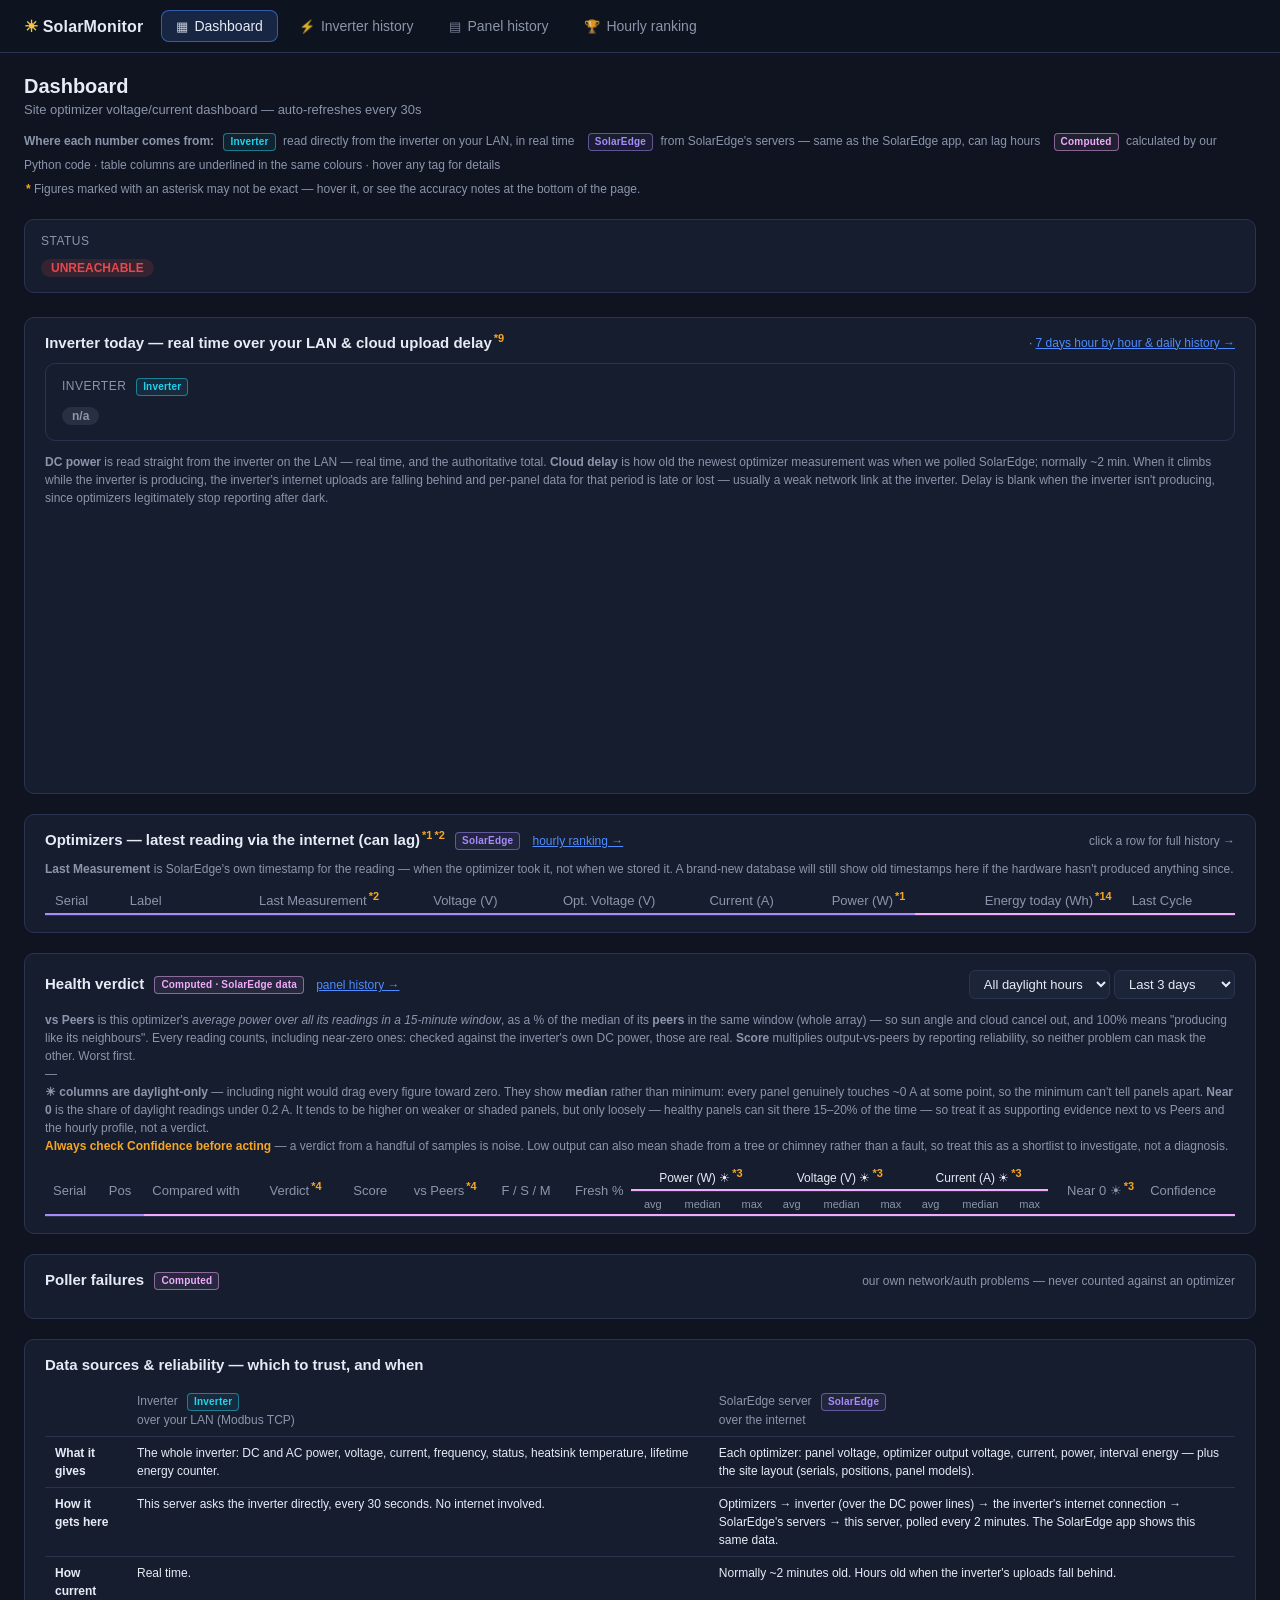
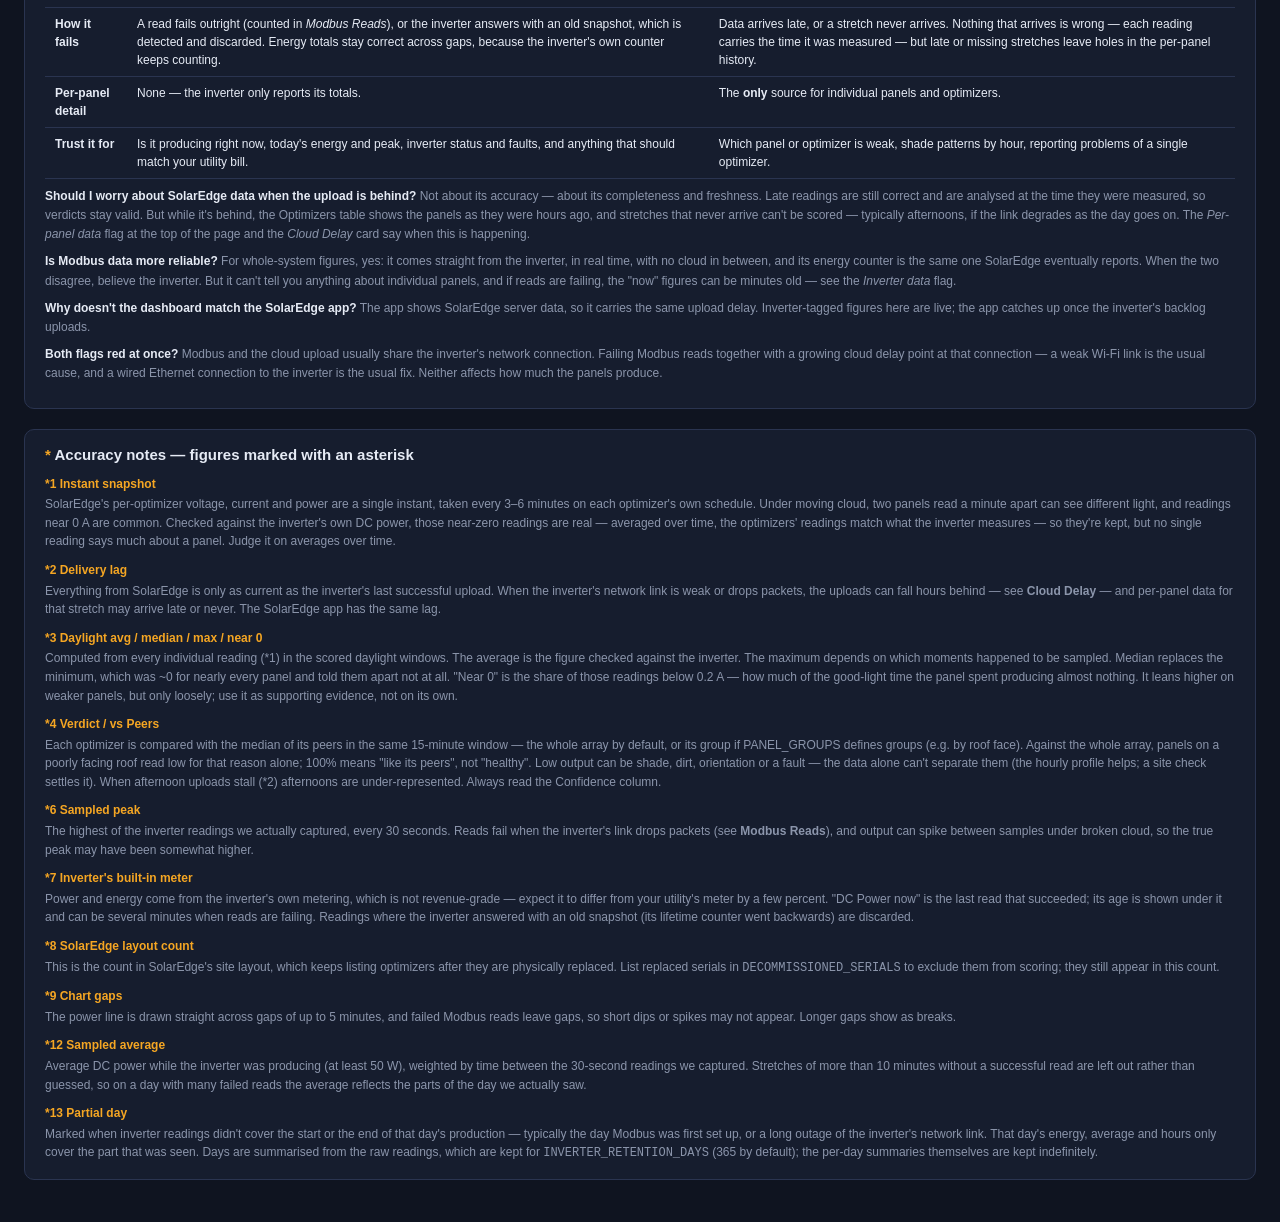
==== commit 142047eb: "Add hourly ranking, 7-day charts, site menu, panel groups and day-over-day view Dashboard - Site men" ====
--- a/webapp/static/index.html
+++ b/webapp/static/index.html
@@ -60,7 +60,7 @@
 </style>
 </head>
 <body>
-  <h1>SolarMonitor</h1>
+  <h1>Dashboard</h1>
   <div class="subtitle">Site optimizer voltage/current dashboard — auto-refreshes every 30s</div>
   <div id="srcLegend"></div>
   <div id="dataHealth"></div>
@@ -70,7 +70,7 @@
   <section>
     <h2>
       <span>Inverter today — real time over your LAN &amp; cloud upload delay<span data-acc="9"></span></span>
-      <span class="muted" style="font-weight:400; font-size:12px;"><span id="invSampling"></span> · <a href="inverter.html" style="color:var(--accent)">daily history →</a></span>
+      <span class="muted" style="font-weight:400; font-size:12px;"><span id="invSampling"></span> · <a href="inverter.html" style="color:var(--accent)">7 days hour by hour & daily history →</a></span>
     </h2>
     <div class="cards" id="inverterCards" style="margin-bottom:12px;"></div>
     <div class="muted" style="font-size:12px; margin-bottom:10px; line-height:1.5;">
@@ -86,7 +86,8 @@
 
   <section>
     <h2>
-      <span>Optimizers — latest reading via the internet (can lag)<span data-acc="1"></span><span data-acc="2"></span> <span data-src="se"></span></span>
+      <span>Optimizers — latest reading via the internet (can lag)<span data-acc="1"></span><span data-acc="2"></span> <span data-src="se"></span>
+        <a href="hourly.html" style="font-weight:400; font-size:12px; color:var(--accent); margin-left:8px">hourly ranking →</a></span>
       <span class="muted" style="font-weight:400; font-size:12px;">click a row for full history →</span>
     </h2>
     <div id="seLagOptimizers"></div>
@@ -96,6 +97,7 @@
       optimizer took it, not when we stored it. A brand-new database will still show old
       timestamps here if the hardware hasn't produced anything since.
     </div>
+    <div class="scroll-x">
     <table id="optimizersTable">
       <thead>
         <tr>
@@ -106,11 +108,14 @@
           <th data-key="optimizer_voltage" class="num from-se">Opt. Voltage (V)</th>
           <th data-key="current" class="num from-se">Current (A)</th>
           <th data-key="power" class="num from-se">Power (W)<span data-acc="1"></span></th>
+          <th data-key="today_wh" class="num from-calc" title="Estimated energy today (inverter's energy shared out); measured if no estimate">Energy today (Wh)<span data-acc="14"></span></th>
           <th data-key="latest_status" class="from-calc">Last Cycle</th>
         </tr>
       </thead>
       <tbody></tbody>
+      <tfoot id="optimizersFoot"></tfoot>
     </table>
+    </div>
   </section>
 
   <section>
@@ -133,7 +138,8 @@
     <div id="seLagHealth"></div>
     <div class="muted" style="font-size:12px; margin-bottom:10px; line-height:1.5;">
       <b>vs Peers</b> is this optimizer's <i>average power over all its readings in a 15-minute
-      window</i>, as a % of the median of its own <b>panel-model group</b> in the same window — so
+      window</i>, as a % of the median of its <b>peers</b> in the same window
+      (<span id="peerBasis">whole array</span>) — so
       sun angle and cloud cancel out, and 100% means "producing like its neighbours". Every reading
       counts, including near-zero ones: checked against the inverter's own DC power, those are real.
       <b>Score</b> multiplies output-vs-peers by reporting reliability, so neither problem can
@@ -158,7 +164,7 @@
         <tr>
           <th rowspan="2" data-key="serial" class="from-se">Serial</th>
           <th rowspan="2" data-key="label" class="from-se">Pos</th>
-          <th rowspan="2" data-key="panel_model" class="from-se">Group</th>
+          <th rowspan="2" data-key="group" class="from-calc" title="Which panels it's compared with — set by PANEL_GROUPS; whole array by default">Compared with</th>
           <th rowspan="2" data-key="health_score" class="from-calc">Verdict<span data-acc="4"></span></th>
           <th rowspan="2" data-key="health_score" class="num from-calc">Score</th>
           <th rowspan="2" data-key="perf_ratio_pct" class="num from-calc">vs Peers<span data-acc="4"></span></th>
@@ -390,10 +396,38 @@
   renderOptimizers(rows);
 }
 
+// Today's energy for one panel: the estimate (inverter's energy shared out)
+// when there is one, otherwise the panel's own measured energy, flagged. Low
+// coverage means part of today's per-panel data hasn't arrived from SolarEdge.
+function todayEnergyCell(r) {
+  if (r.today_wh == null) return `<td class="num muted">—</td>`;
+  const est = r.today_estimated_wh != null;
+  const cov = r.today_coverage_pct;
+  const tip = `estimated ${est ? Math.round(r.today_estimated_wh) + " Wh" : "— (inverter not read all day)"}` +
+    ` · measured ${Math.round(r.today_measured_wh ?? 0)} Wh · coverage ${cov ?? "—"}%`;
+  return `<td class="num" title="${tip}">${Math.round(r.today_wh).toLocaleString()}` +
+    (est ? "" : ` <span class="muted" style="font-size:11px">measured</span>`) +
+    (cov != null && cov < 90 ? ` <span class="badge warn" style="font-size:10px; padding:0 6px">${Math.round(cov)}% cov.</span>` : "") +
+    `</td>`;
+}
+
+function renderOptimizerTotals(rows) {
+  const vals = rows.map(r => r.today_wh).filter(v => v != null);
+  const foot = document.getElementById("optimizersFoot");
+  if (!vals.length) { foot.innerHTML = ""; return; }
+  const total = vals.reduce((a, b) => a + b, 0);
+  const allEstimated = rows.every(r => r.today_wh == null || r.today_estimated_wh != null);
+  foot.innerHTML = `<tr>
+    <td colspan="7" class="num muted" style="font-weight:500">All panels today${allEstimated ? " — adds up to the inverter's own measured energy" : " (some measured only)"}
+      · <a href="hourly.html" style="color:var(--accent)">hour by hour →</a></td>
+    <td class="num" style="font-weight:600">${(total / 1000).toFixed(2)} kWh</td>
+    <td></td></tr>`;
+}
+
 function renderOptimizers(rows) {
   const tbody = document.querySelector("#optimizersTable tbody");
   if (!rows.length) {
-    tbody.innerHTML = `<tr><td colspan="8" class="empty">No optimizers discovered yet.</td></tr>`;
+    tbody.innerHTML = `<tr><td colspan="9" class="empty">No optimizers discovered yet.</td></tr>`;
     return;
   }
   tbody.innerHTML = rows.map(r => {
@@ -407,9 +441,11 @@
       <td class="num">${fmt(r.optimizer_voltage)}</td>
       <td class="num">${fmt(r.current, 3)}</td>
       <td class="num">${fmt(r.power, 1)}</td>
+      ${todayEnergyCell(r)}
       <td><span class="badge ${cls}">${st}</span></td>
     </tr>`;
   }).join("");
+  renderOptimizerTotals(rows);
   tbody.querySelectorAll("tr[data-serial]").forEach(tr => {
     tr.addEventListener("click", () => openOptimizer(tr.dataset.serial));
   });
@@ -448,6 +484,11 @@
   const hod = document.getElementById("hourSelect").value;
   const data = await getJSON(
     `/api/health?hours=${hours}` + (hod !== "" ? `&hour_of_day=${hod}` : ""));
+  const g = data.grouping || {};
+  document.getElementById("peerBasis").innerHTML = g.mode === "array"
+    ? `the whole array — every panel against every other; set <code>PANEL_GROUPS</code> to compare within roof faces`
+    : g.label;
+  if (g.error) document.getElementById("peerBasis").innerHTML += ` <span style="color:var(--warn)">— ${g.error}</span>`;
   document.getElementById("cycleFilterNote").innerHTML =
     `Scored on <b>${data.scored_windows}</b> ${data.window_minutes}-minute window${data.scored_windows === 1 ? "" : "s"} of
      usable light. Skipped <b>${data.excluded_weak_light}</b> too dark or dim
@@ -499,7 +540,7 @@
     return `<tr data-serial="${r.serial}" style="cursor:pointer">
       <td>${r.serial}</td>
       <td>${posOf(r.label)}</td>
-      <td class="muted">${r.panel_model ?? "—"}</td>
+      <td class="muted">${r.group ?? "whole array"}</td>
       <td><span class="badge ${vCls}">${r.verdict}</span></td>
       <td class="num">${r.health_score}</td>
       <td class="num">${pctBadge(r.perf_ratio_pct, 85, 60)}</td>
--- a/webapp/static/sources.css
+++ b/webapp/static/sources.css
@@ -52,3 +52,34 @@
 .ds-faq { font-size: 12px; line-height: 1.6; color: var(--muted); }
 .ds-faq b { color: var(--text); }
 .ds-faq p { margin: 8px 0; }
+
+/* Site menu — see renderNav() in sources.js. Pinned to the top of the page. */
+.site-nav {
+  position: sticky; top: 0; z-index: 50;
+  display: flex; align-items: center; gap: 18px;
+  margin: -24px -24px 22px; padding: 10px 24px;
+  background: rgba(15, 20, 32, 0.94); backdrop-filter: blur(6px);
+  border-bottom: 1px solid var(--border);
+}
+.nav-brand {
+  color: var(--text); font-weight: 700; font-size: 16px; white-space: nowrap;
+  text-decoration: none; letter-spacing: .01em;
+}
+.nav-brand span { color: #f5c542; }
+.nav-links { display: flex; gap: 6px; overflow-x: auto; scrollbar-width: none; }
+.nav-links::-webkit-scrollbar { display: none; }
+.nav-link {
+  display: inline-flex; align-items: center; gap: 6px; white-space: nowrap;
+  padding: 7px 14px; border-radius: 8px; font-size: 14px; font-weight: 500;
+  color: var(--muted); text-decoration: none; border: 1px solid transparent;
+}
+.nav-link:hover { color: var(--text); background: var(--panel-2); }
+.nav-link.active { color: var(--text); background: rgba(79,140,255,0.16); border-color: rgba(79,140,255,0.55); }
+.nav-icon { font-size: 13px; opacity: .85; }
+@media (max-width: 700px) {
+  html body { padding: 16px; }
+  .site-nav { margin: -16px -16px 16px; padding: 8px 16px; flex-direction: column; align-items: stretch; gap: 6px; }
+  /* All four links visible without swiping: a 2 x 2 grid. */
+  .nav-links { display: grid; grid-template-columns: 1fr 1fr; gap: 6px; overflow: visible; }
+  .nav-link { padding: 7px 10px; font-size: 13px; justify-content: center; background: var(--panel); border-color: var(--border); }
+}
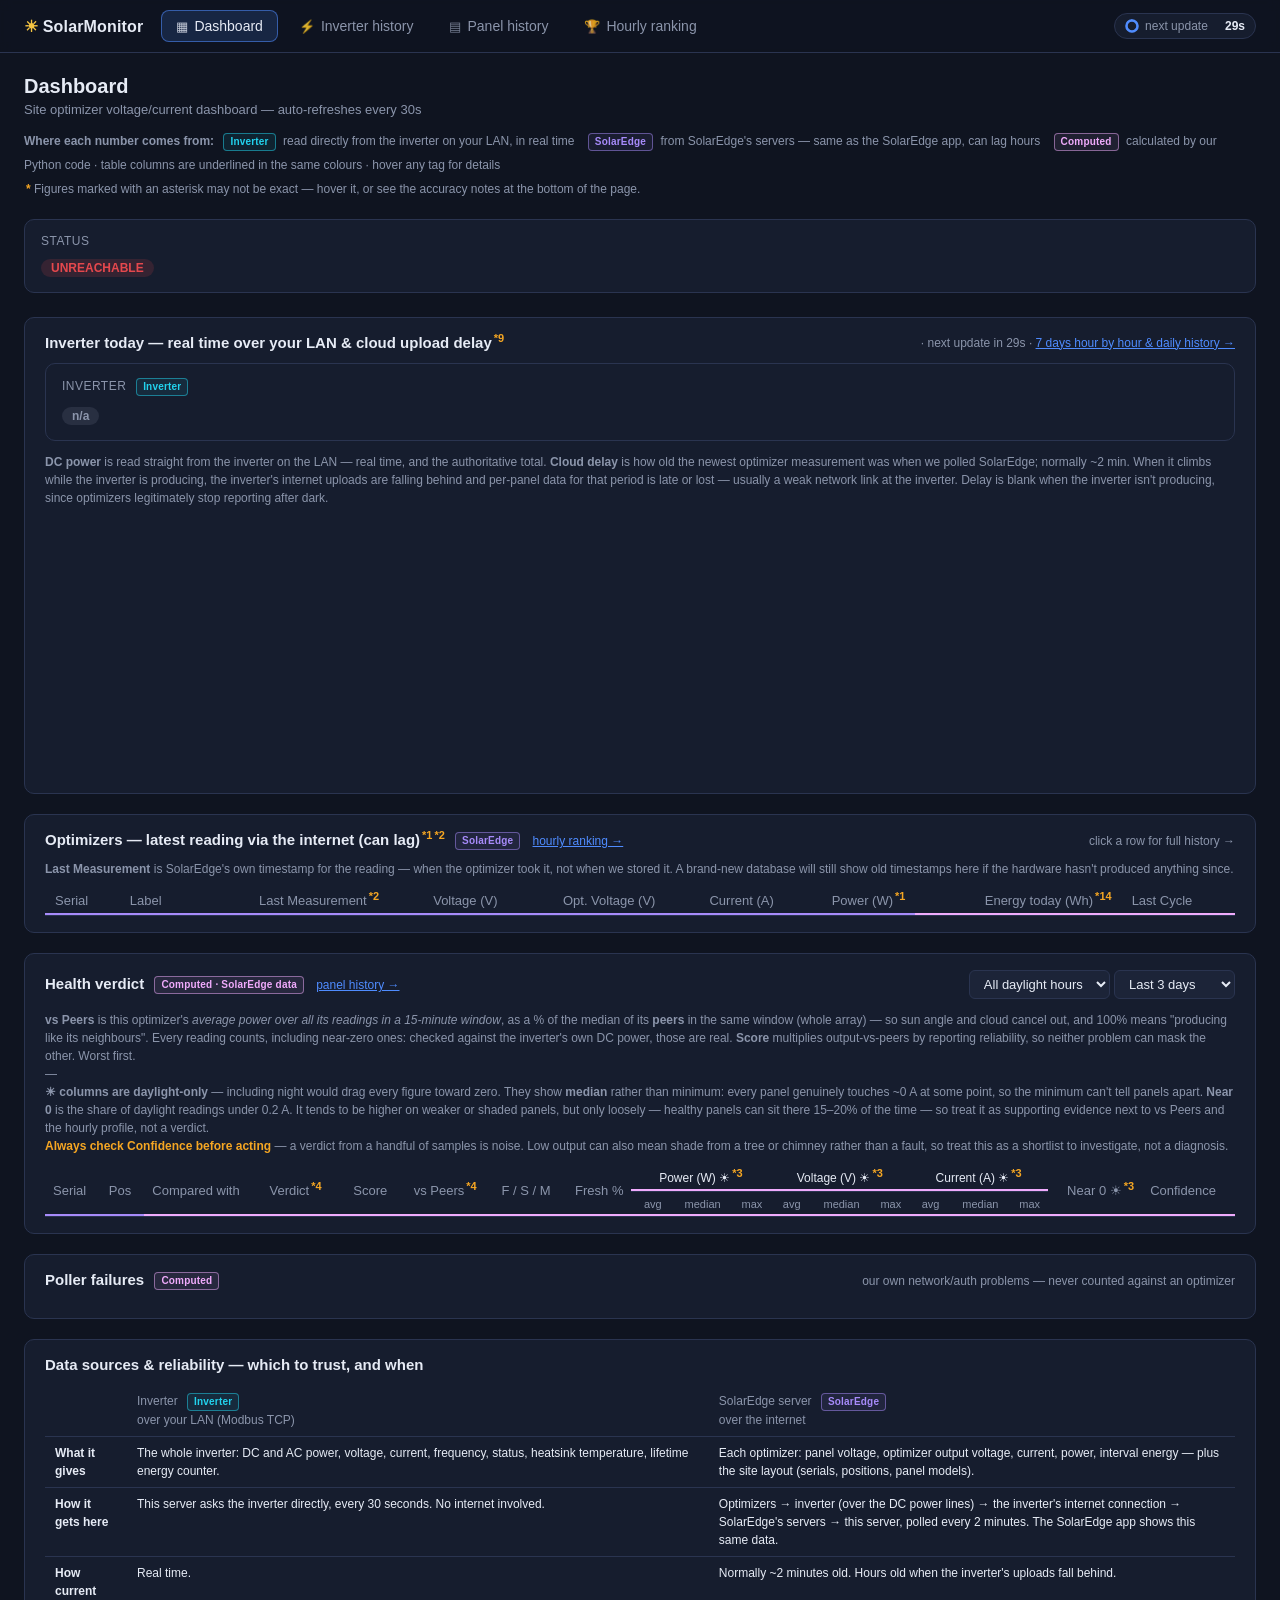
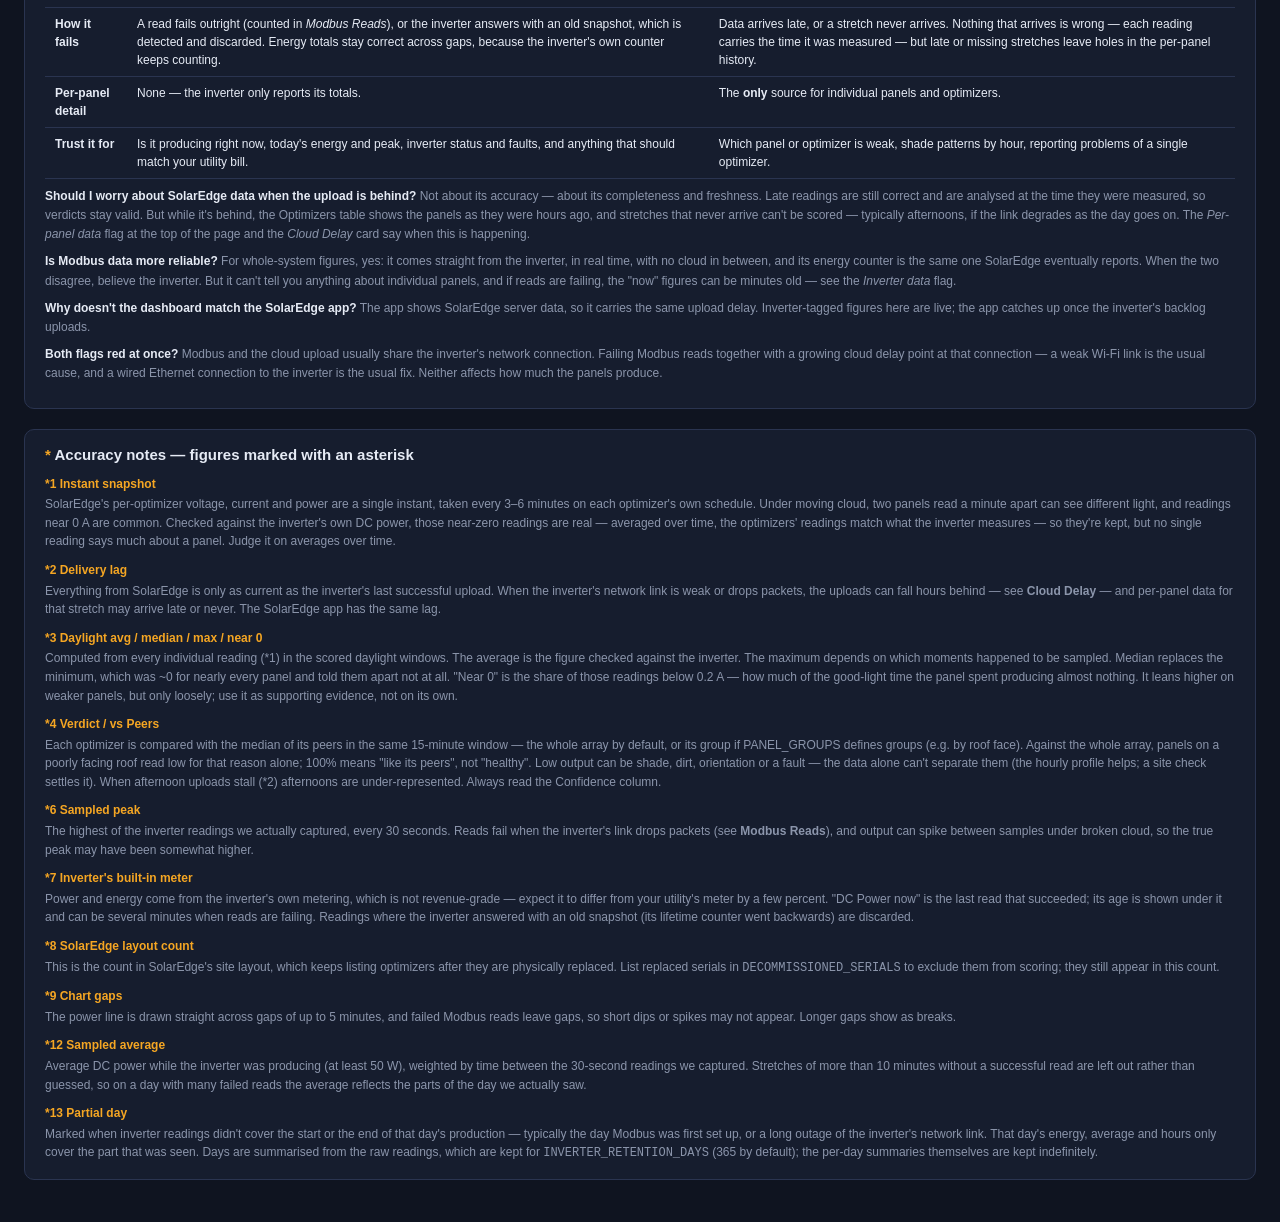
==== commit 063fe2d5: "Add roof check, refresh countdown, optimizer model chips and rolling counters - Roof check (panel hi" ====
--- a/webapp/static/index.html
+++ b/webapp/static/index.html
@@ -23,7 +23,7 @@
   .cards { display: grid; grid-template-columns: repeat(auto-fit, minmax(160px, 1fr)); gap: 12px; margin-bottom: 24px; }
   .card { background: var(--panel); border: 1px solid var(--border); border-radius: 10px; padding: 14px 16px; }
   .card .label { color: var(--muted); font-size: 12px; text-transform: uppercase; letter-spacing: 0.04em; }
-  .card .value { font-size: 22px; font-weight: 600; margin-top: 4px; }
+  .card .value { font-size: 22px; font-weight: 600; margin-top: 4px; font-variant-numeric: tabular-nums; }
   .card .sub { color: var(--muted); font-size: 11px; margin-top: 2px; }
   .badge { display: inline-block; padding: 2px 10px; border-radius: 999px; font-size: 12px; font-weight: 600; }
   .badge.ok { background: rgba(46,204,113,0.15); color: var(--ok); }
@@ -70,7 +70,7 @@
   <section>
     <h2>
       <span>Inverter today — real time over your LAN &amp; cloud upload delay<span data-acc="9"></span></span>
-      <span class="muted" style="font-weight:400; font-size:12px;"><span id="invSampling"></span> · <a href="inverter.html" style="color:var(--accent)">7 days hour by hour & daily history →</a></span>
+      <span class="muted" style="font-weight:400; font-size:12px;"><span id="invSampling"></span> · <span data-refresh-in></span> · <a href="inverter.html" style="color:var(--accent)">7 days hour by hour & daily history →</a></span>
     </h2>
     <div class="cards" id="inverterCards" style="margin-bottom:12px;"></div>
     <div class="muted" style="font-size:12px; margin-bottom:10px; line-height:1.5;">
@@ -358,6 +358,7 @@
       <div class="card"><div class="label">Failures (1h) ${src("calc")}</div><div class="value">${s.failures_last_hour}</div></div>
       <div class="card"><div class="label">DB Size ${src("calc")}</div><div class="value">${(s.db_size_bytes/1024/1024).toFixed(1)} MB</div></div>
     `;
+    animateCounters(cardsEl);
   } catch (e) {
     cardsEl.innerHTML = `<div class="card"><div class="label">Status</div><div class="value"><span class="badge bad">UNREACHABLE</span></div></div>`;
   }
@@ -435,7 +436,7 @@
     const cls = STATUS_CLASS[st] || "muted";
     return `<tr data-serial="${r.serial}" style="cursor:pointer">
       <td>${r.serial}</td>
-      <td>${r.label ?? ""}</td>
+      <td>${r.label ?? ""}${optChip(r.optimizer_model, r.layout_status)}</td>
       <td class="num">${timeAgo(r.ts_utc) ?? "never"}</td>
       <td class="num">${fmt(r.voltage)}</td>
       <td class="num">${fmt(r.optimizer_voltage)}</td>
@@ -539,7 +540,7 @@
     const cCls = CONFIDENCE_CLASS[r.confidence] || "muted";
     return `<tr data-serial="${r.serial}" style="cursor:pointer">
       <td>${r.serial}</td>
-      <td>${posOf(r.label)}</td>
+      <td>${posOf(r.label)}${optChip(r.optimizer_model)}</td>
       <td class="muted">${r.group ?? "whole array"}</td>
       <td><span class="badge ${vCls}">${r.verdict}</span></td>
       <td class="num">${r.health_score}</td>
@@ -644,6 +645,7 @@
         ? "SolarEdge is receiving uploads late — per-panel data is lagging"
         : (delay === null ? "inverter not producing, or no recent inverter read to confirm it" : "normal is ~2 min")}</div>`)}
   `;
+  animateCounters(cardsEl);
 
   const pts = (rows, key) => rows.map(r => ({ x: new Date(r.at).getTime(), y: r[key] }));
   // Start an hour before production so the night doesn't take half the width.
@@ -693,7 +695,7 @@
 fillMarkers();
 
 refreshAll();
-setInterval(refreshAll, 30000);
+autoRefresh(refreshAll, 30000);
 </script>
 </body>
 </html>
--- a/webapp/static/sources.css
+++ b/webapp/static/sources.css
@@ -17,6 +17,18 @@
 }
 .src-legend .src { margin: 0 4px 0 10px; }
 .src-legend .src:first-of-type { margin-left: 6px; }
+
+/* Optimizer model chip — see optChip() in sources.js. */
+.opt-chip {
+  display: inline-block; margin-left: 6px; padding: 0 5px; border-radius: 4px;
+  font-size: 10px; font-weight: 600; line-height: 15px; vertical-align: middle;
+  border: 1px solid; white-space: nowrap; cursor: help; font-variant-numeric: tabular-nums;
+}
+.opt-chip.m0 { color: #60a5fa; border-color: rgba(96,165,250,0.5);  background: rgba(96,165,250,0.08); }
+.opt-chip.m1 { color: #94a3b8; border-color: rgba(148,163,184,0.5); background: rgba(148,163,184,0.08); }
+.opt-chip.m2 { color: #e2c08d; border-color: rgba(226,192,141,0.5); background: rgba(226,192,141,0.08); }
+.opt-chip.m3 { color: #fda4af; border-color: rgba(253,164,175,0.5); background: rgba(253,164,175,0.08); }
+.opt-chip.inactive { color: var(--muted); border-color: var(--border); border-style: dashed; background: none; }
 
 /* Accuracy markers — see ACCURACY in sources.js. */
 .acc {
@@ -76,8 +88,23 @@
 .nav-link:hover { color: var(--text); background: var(--panel-2); }
 .nav-link.active { color: var(--text); background: rgba(79,140,255,0.16); border-color: rgba(79,140,255,0.55); }
 .nav-icon { font-size: 13px; opacity: .85; }
+/* Auto-refresh countdown — see autoRefresh() in sources.js. */
+.refresh-timer {
+  margin-left: auto; display: inline-flex; align-items: center; gap: 6px;
+  padding: 5px 10px; border-radius: 999px; font: inherit; font-size: 12px;
+  color: var(--muted); background: var(--panel); border: 1px solid var(--border);
+  cursor: pointer; white-space: nowrap; font-variant-numeric: tabular-nums;
+}
+.refresh-timer:hover { color: var(--text); border-color: rgba(79,140,255,0.55); }
+.refresh-timer b { color: var(--text); font-weight: 600; min-width: 2.6em; text-align: right; }
+.refresh-timer .ring { width: 14px; height: 14px; flex: none; transform: rotate(-90deg); }
+.refresh-timer .ring circle { fill: none; stroke-width: 2.5; }
+.refresh-timer .ring .track { stroke: var(--border); }
+.refresh-timer .ring .left { stroke: #4f8cff; stroke-linecap: round; transition: stroke-dashoffset 1s linear; }
+.refresh-timer.busy .ring .left { stroke: #f5c542; }
 @media (max-width: 700px) {
   html body { padding: 16px; }
+  .refresh-timer { position: absolute; top: 8px; right: 16px; padding: 3px 9px; }
   .site-nav { margin: -16px -16px 16px; padding: 8px 16px; flex-direction: column; align-items: stretch; gap: 6px; }
   /* All four links visible without swiping: a 2 x 2 grid. */
   .nav-links { display: grid; grid-template-columns: 1fr 1fr; gap: 6px; overflow: visible; }
